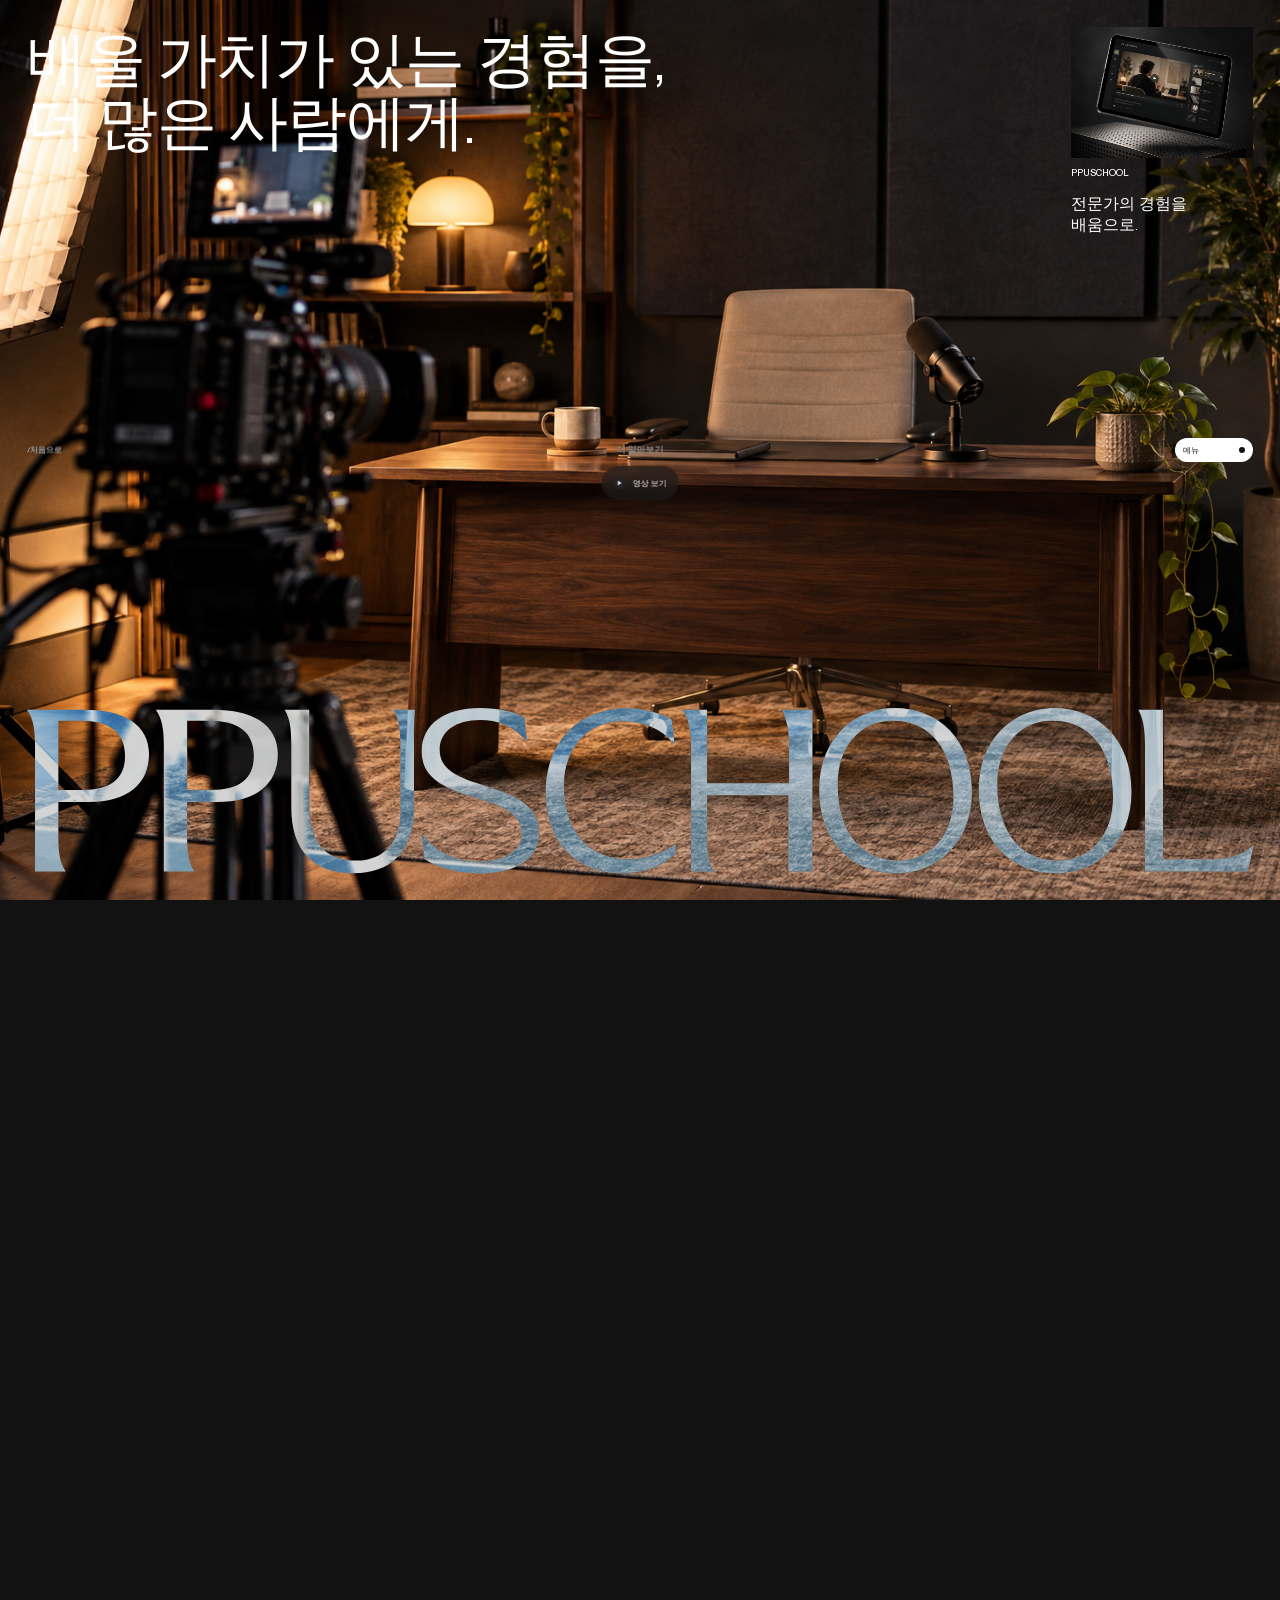
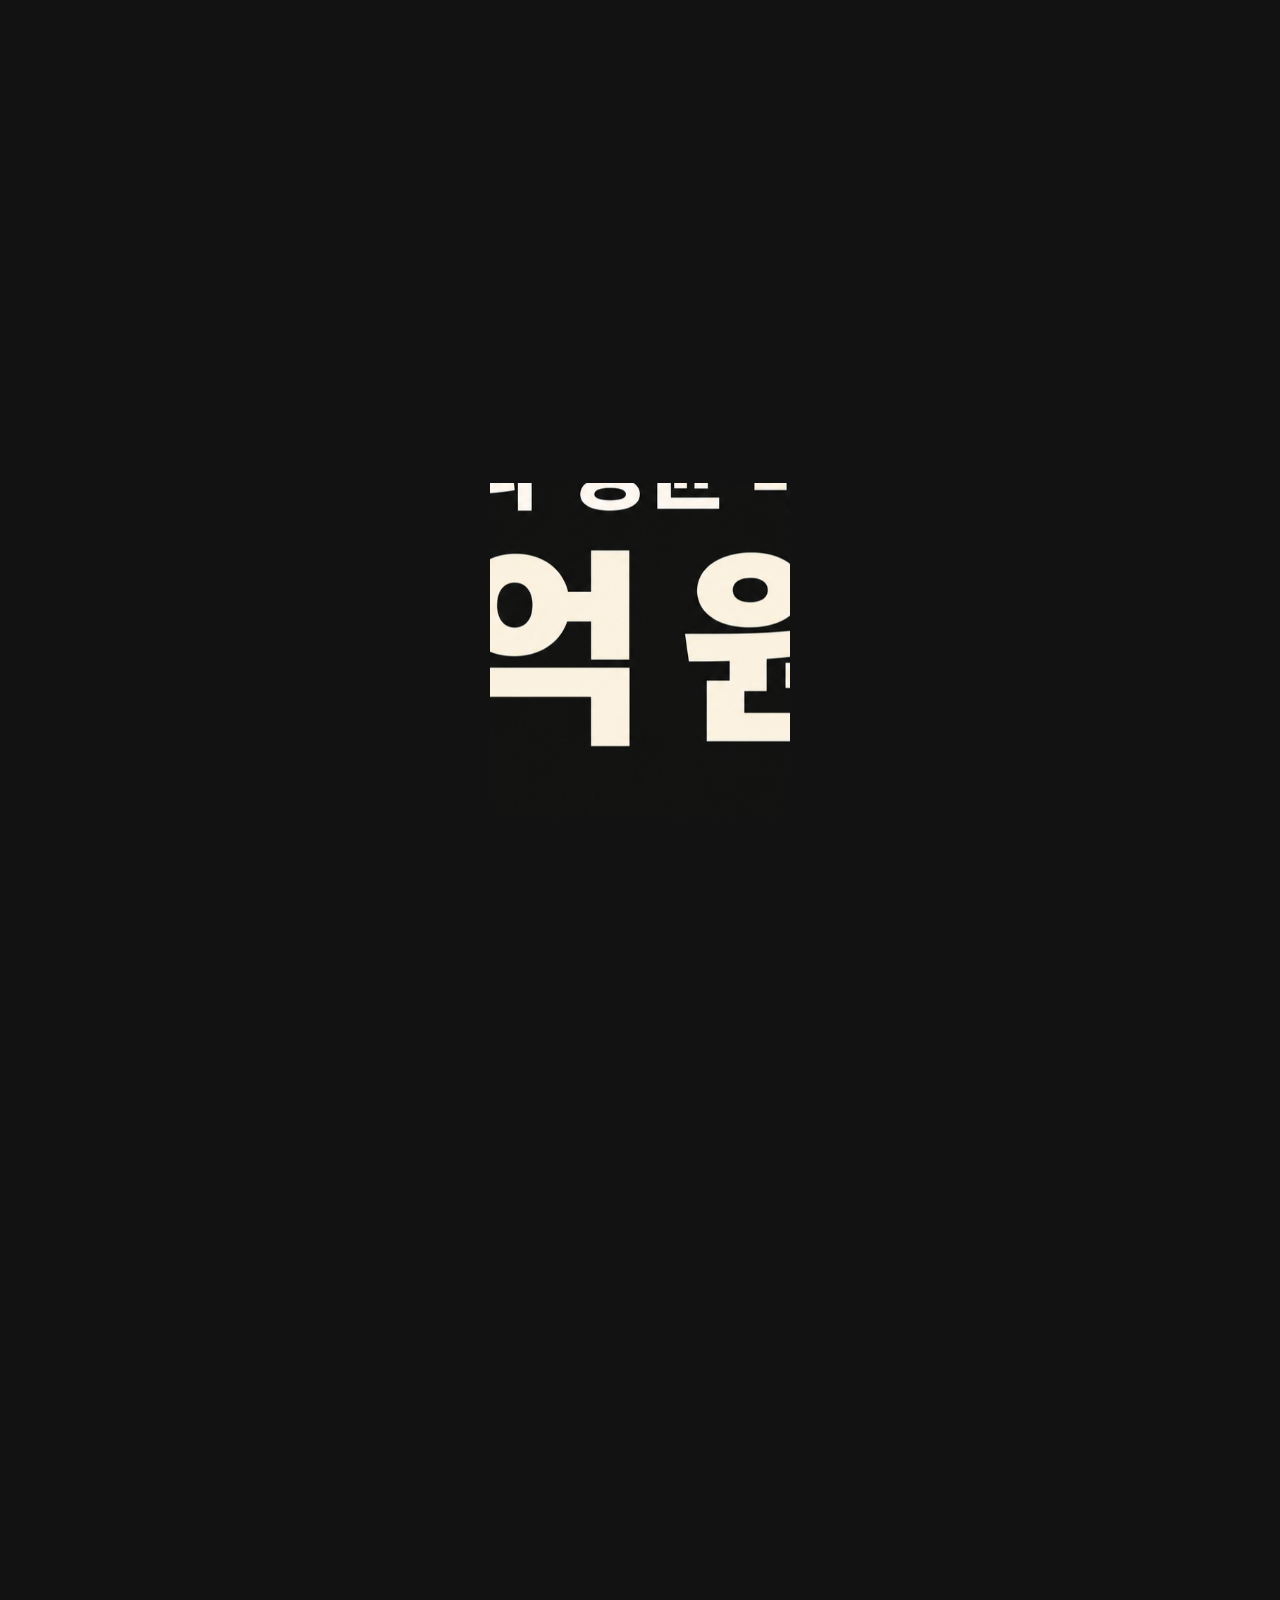
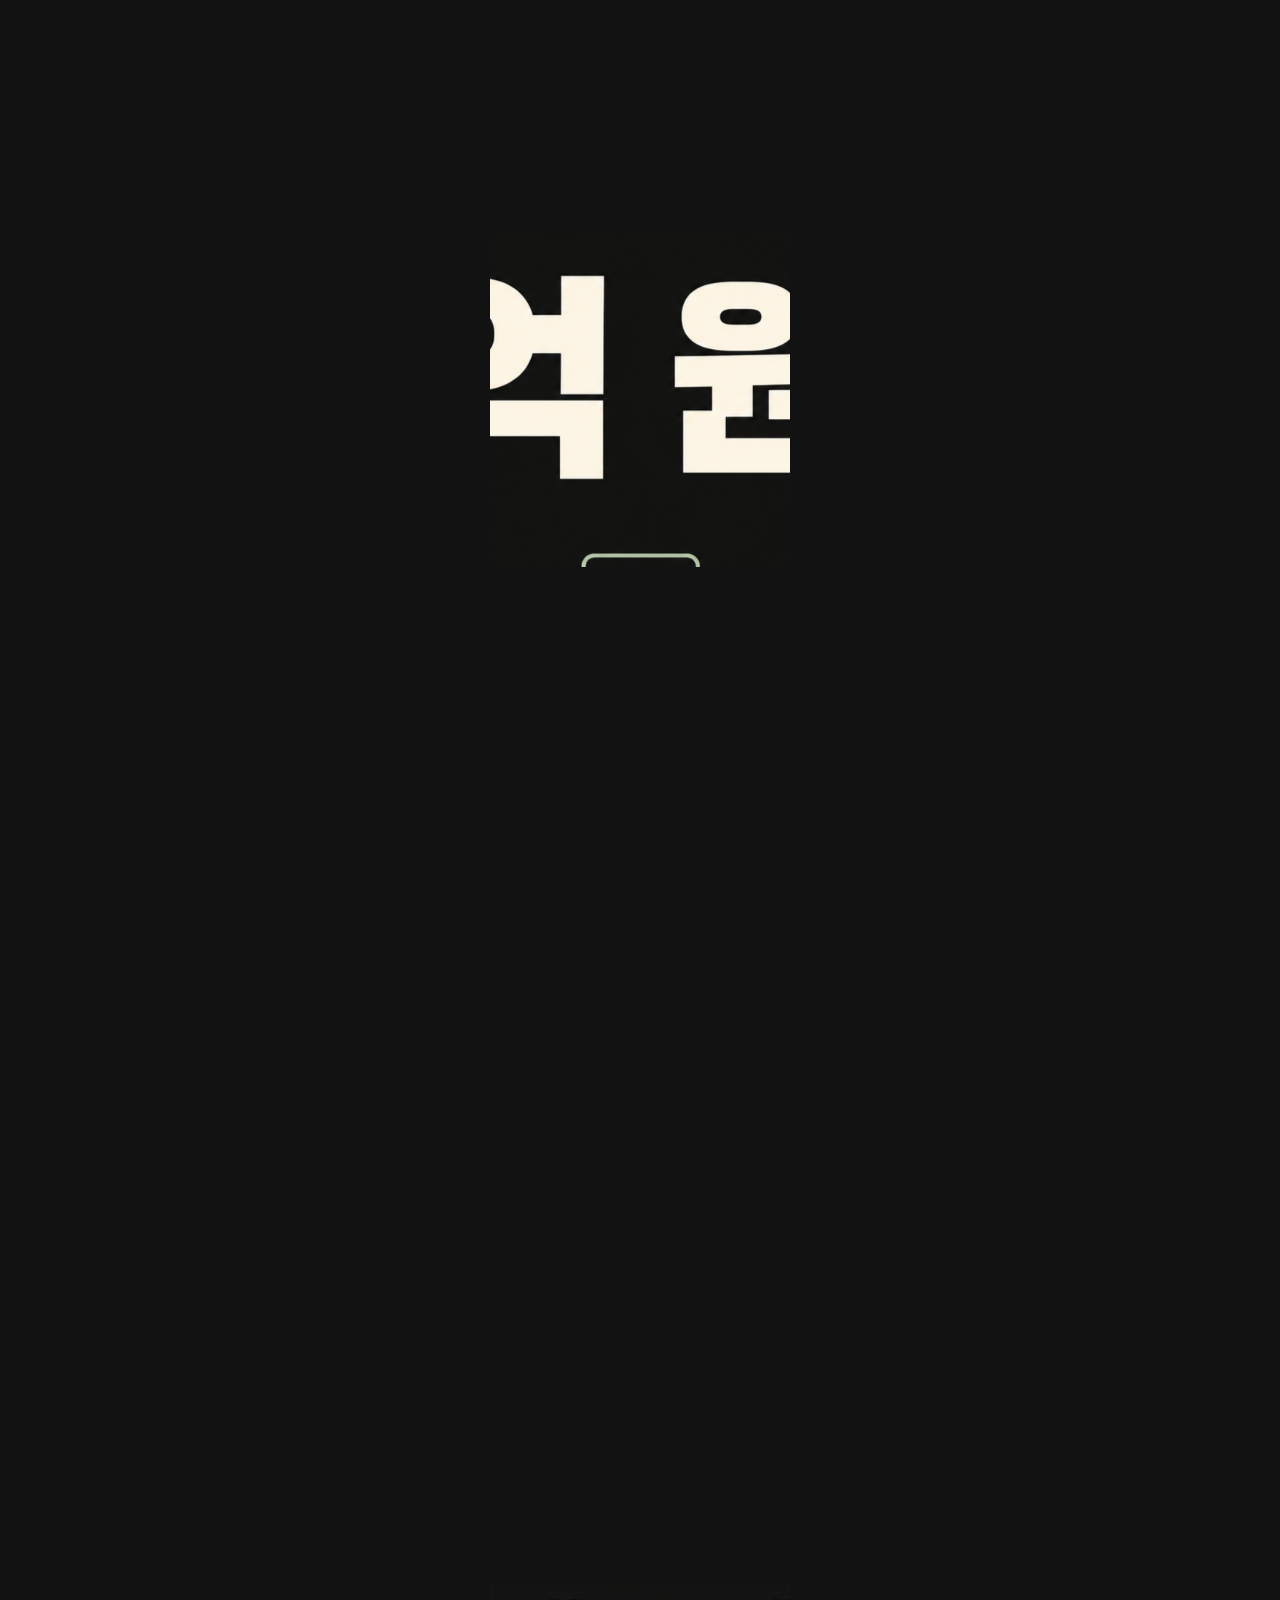
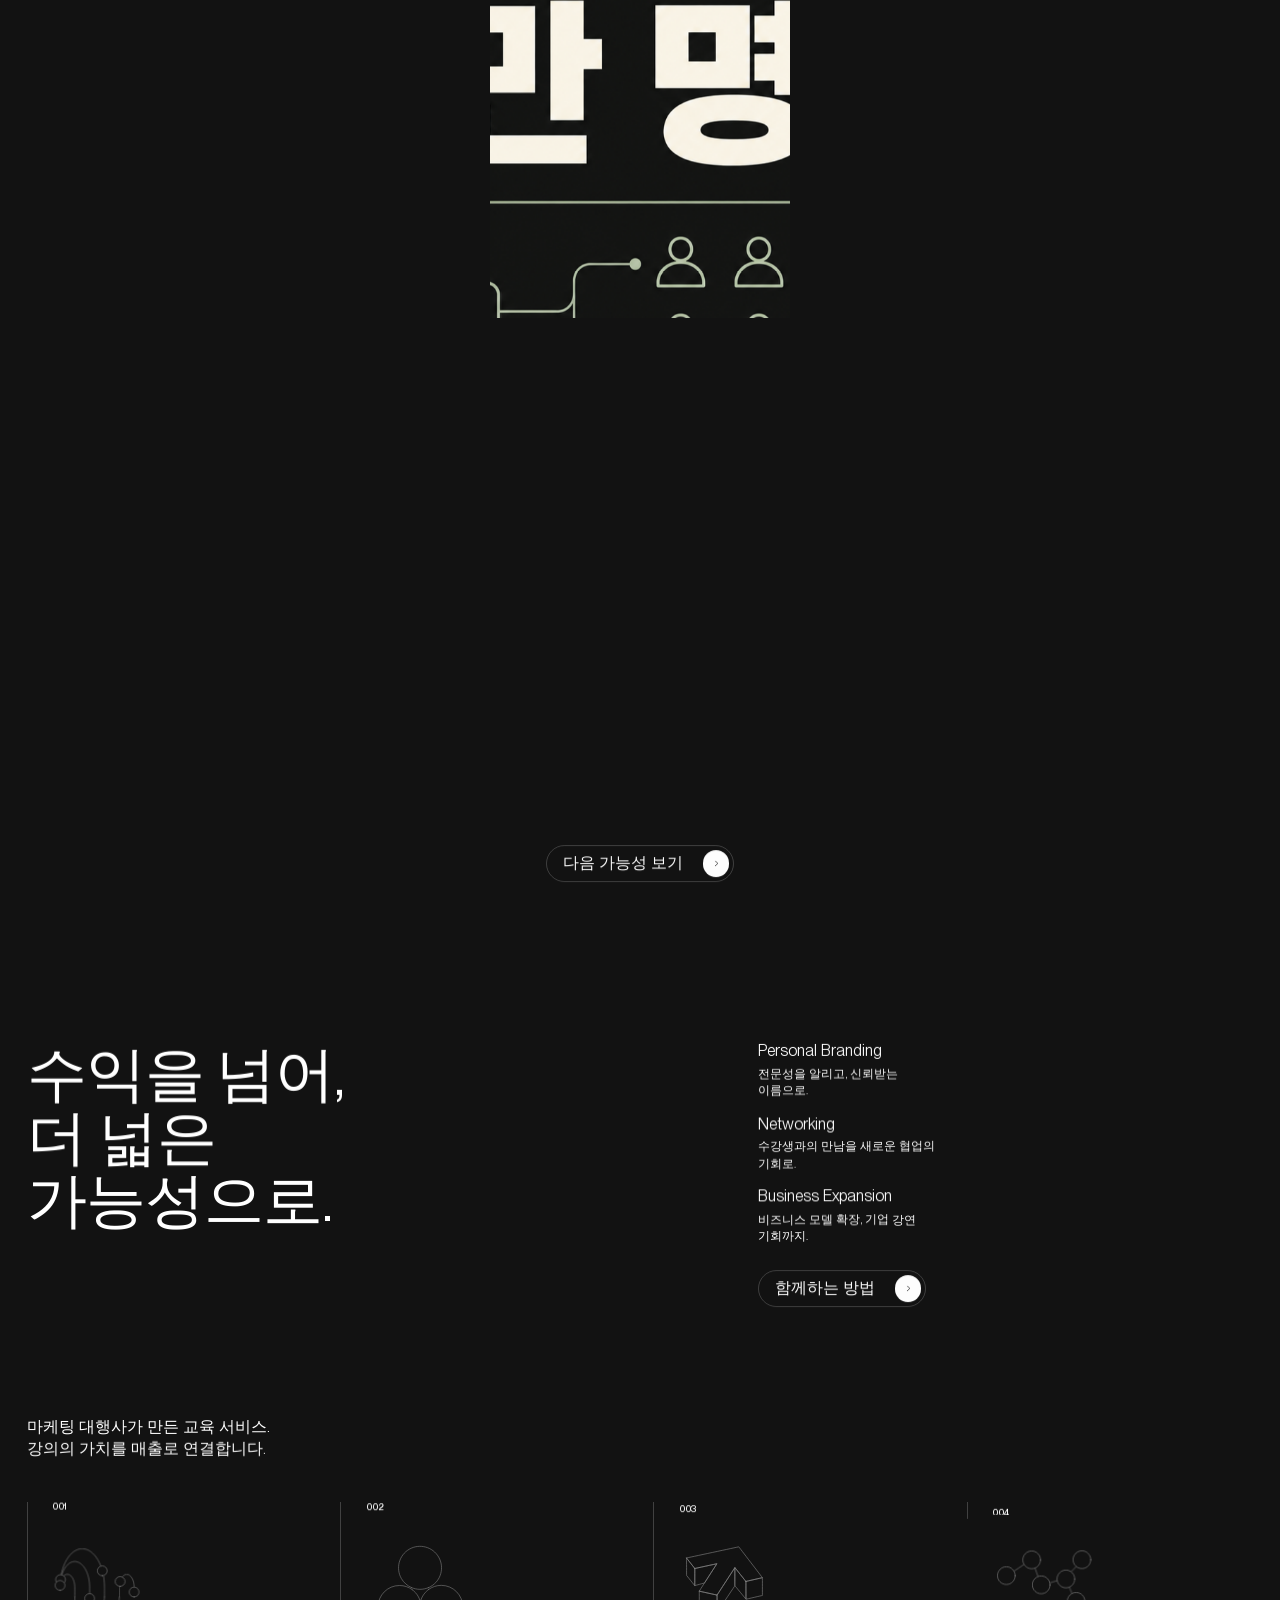
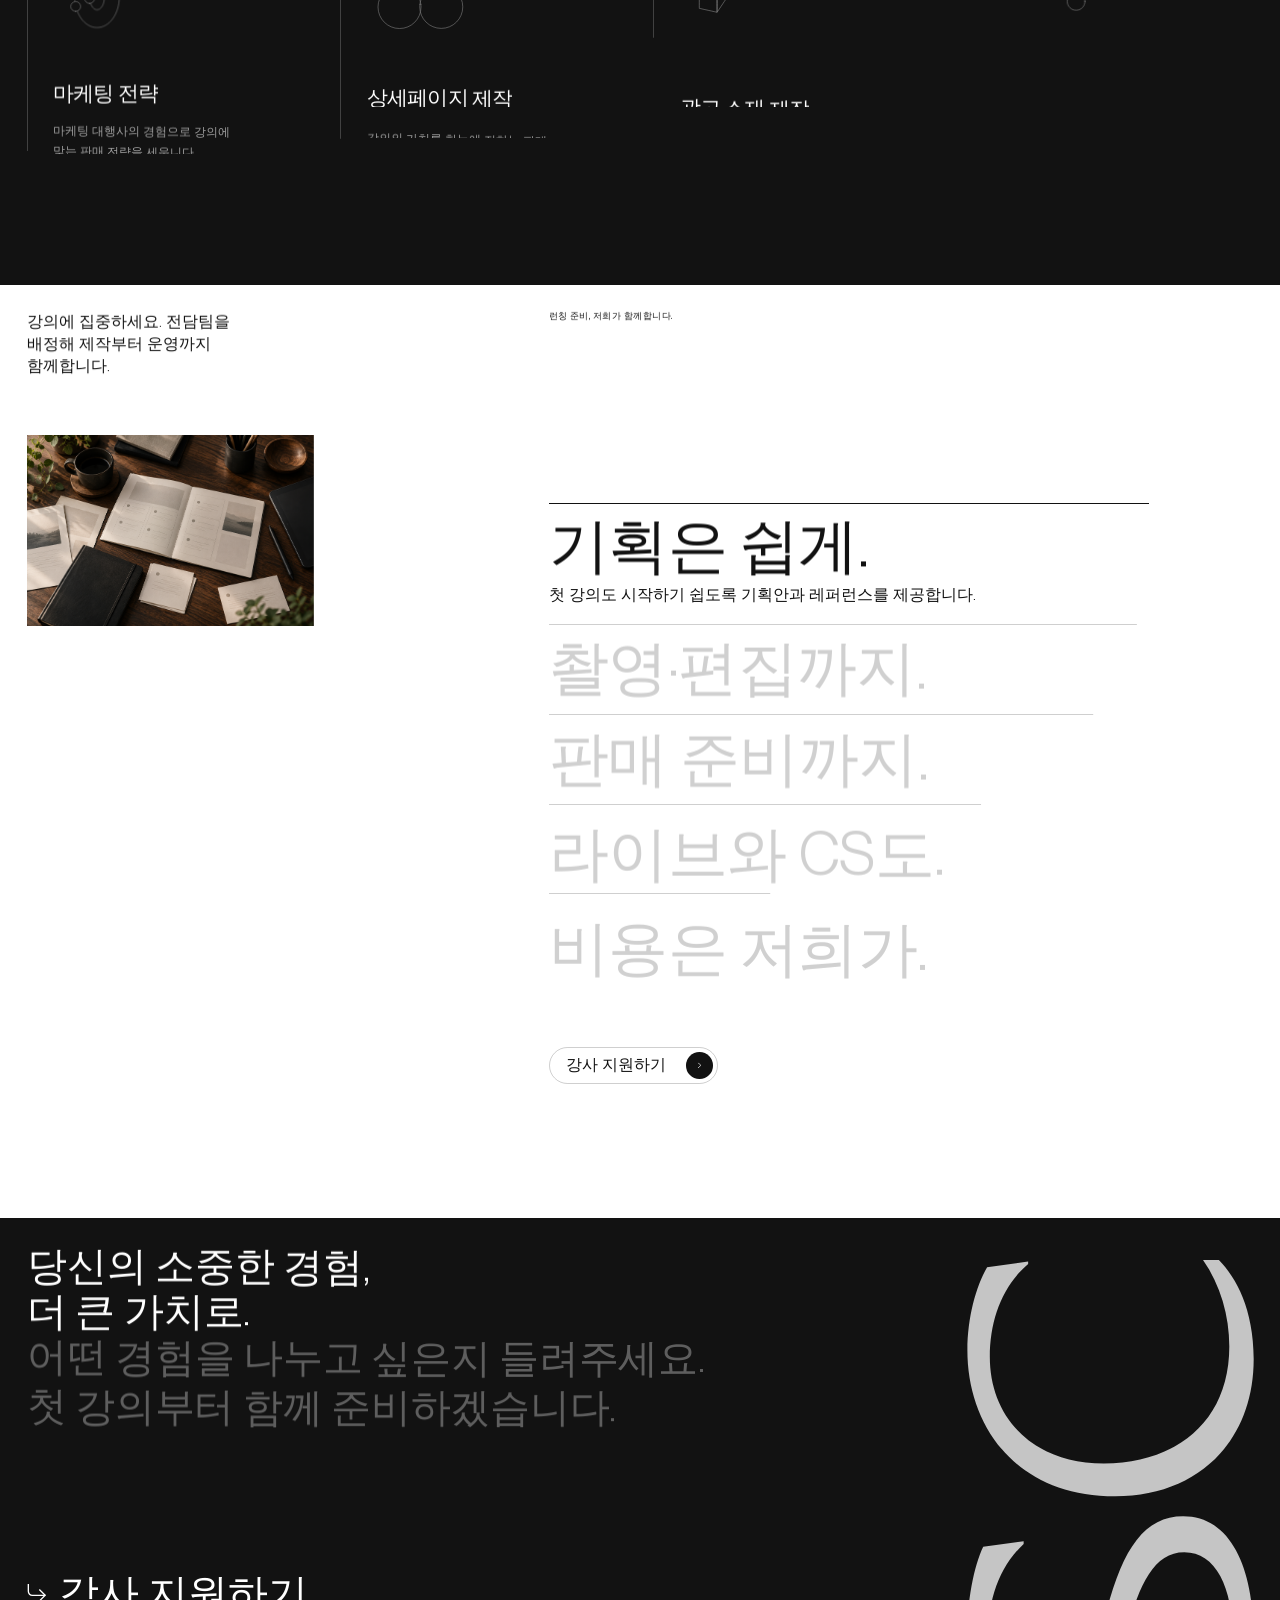
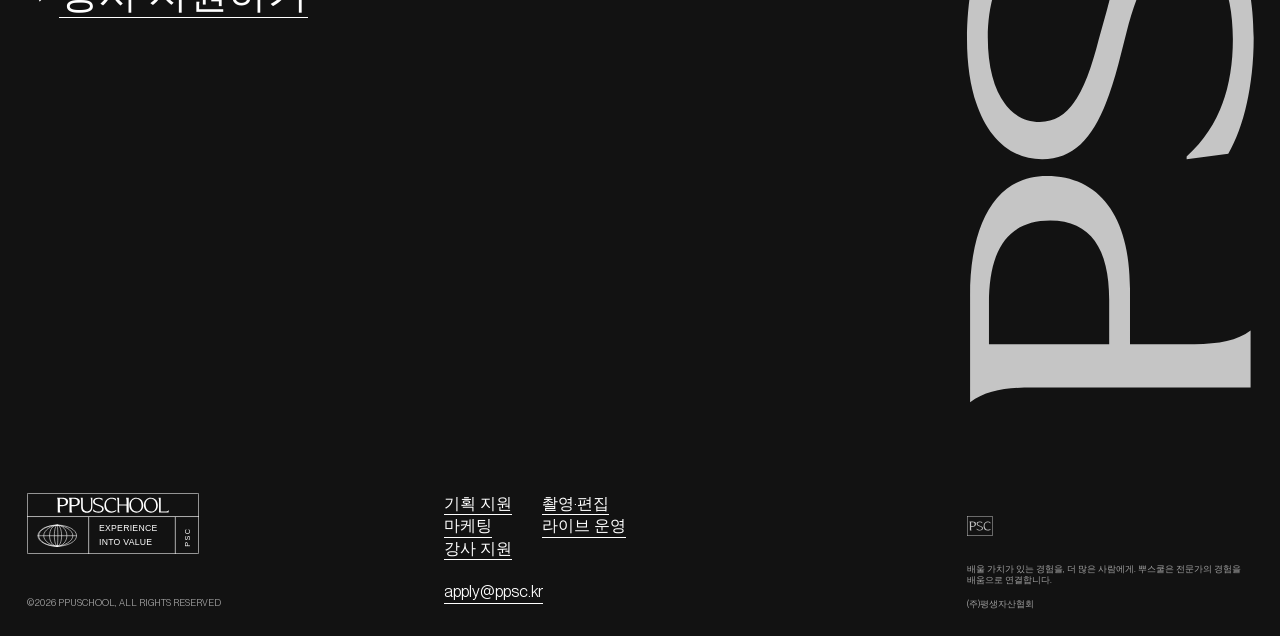
==== before-video.html @ a4d76870 "Add PPUSCHOOL website" ====
<!doctype html>
<html lang="ko">
<head>
  
  <meta charset="utf-8">
  <meta name="viewport" content="width=device-width, initial-scale=1">
  <meta name="theme-color" content="#121212">
  <meta name="description" content="촬영·편집·마케팅·CS 인력과 비용부터 스튜디오·장비·라이브 운영까지 지원하는 강사 런칭 파트너.">
  <title>PPUSCHOOL — 강사 지원</title>
  <link rel="icon" href="favicon-psc.svg" type="image/svg+xml">
  <link rel="preload" href="neue-montreal-regular.woff2" as="font" type="font/woff2" crossorigin>
  <link rel="stylesheet" href="styles.css">
  <link rel="stylesheet" href="lower-sections.css">
  <link rel="stylesheet" href="motion.css">
  <link rel="stylesheet" href="pill-motion.css">
  <link rel="stylesheet" href="locale-ko.css">
  <script defer src="gsap.min.js"></script>
  <script defer src="ScrollTrigger.min.js"></script>
  <script defer src="lenis.min.js"></script>
  <script defer src="globe-animation.js"></script>
  <script defer src="lottie.min.js"></script>
  <script defer src="service-animations.js"></script>
  <script defer src="app.js"></script>
  <script defer src="pill-motion.js"></script>
  <script defer src="lower-sections.js"></script>
</head>
<body>
  <a class="skip-link" href="#work">본문 바로가기</a>
  <header class="site-header container">
    <a class="work-with-us" href="#studio"><span aria-hidden="true">↳</span> 강사 지원 안내</a>
    <a class="header-logo" href="#home" aria-label="첫 화면으로 이동"><span class="header-brand">PPUSCHOOL</span></a>
    <div class="location"><span>한국</span><time id="melbourne-time">00:00</time></div>
  </header>
  <a class="page-label" href="#home">/처음으로</a>
  <nav class="navigation" aria-label="주요 메뉴">
    <div id="menu-links" class="menu-links" inert>
      <a class="menu-pill" href="#home">뿌스쿨<span></span></a>
      <a class="menu-pill" href="#revenue">수익 목표<span></span></a>
      <a class="menu-pill" href="#services">성장의 기회<span></span></a>
      <a class="menu-pill" href="#capabilities">마케팅 역량<span></span></a>
      <a class="menu-pill" href="#studio">런칭 지원<span></span></a>
      <a class="menu-pill" href="#contact">강사 지원<span></span></a>
    </div>
    <button class="menu-pill menu-toggle" type="button" aria-expanded="false" aria-controls="menu-links"><span class="menu-label">메뉴</span><span class="menu-dot" aria-hidden="true"></span></button>
  </nav>
  <main>
    <section class="hero" id="home" aria-label="뿌스쿨 브랜드 소개" data-theme="dark">
      <span class="revenue-anchor" id="revenue" aria-hidden="true"></span>
      <div class="hero-sticky">
        <div class="hero-scene">
          <video id="hero-video" class="hero-video" src="showreel.mp4" poster="pps-recording-studio.png" autoplay muted loop playsinline preload="auto" aria-label="뿌스쿨 메인 소개 영상"></video>
          <div class="hero-top container">
            <div class="hero-message"><h1>배울 가치가 있는 경험을,<br>더 많은 사람에게.</h1></div>
            <a class="featured" href="#services" data-cursor="보기">
              <span class="featured-image"><img src="pps-course-library.png" alt="뿌스쿨 강의 플레이어와 커리큘럼을 표현한 태블릿 콘셉트 이미지"></span>
              <span class="featured-label">PPUSCHOOL</span>
              <span class="featured-name">전문가의 경험을 배움으로.</span>
            </a>
          </div>
          <button class="scroll-hint" type="button" aria-label="수익 목표로 이동">더 알아보기</button>
          <button class="reel-launch" type="button"><img src="ic-play.svg" alt=""><span>영상 보기</span></button>
          <div class="hero-wordmark" aria-hidden="true"><svg xmlns="http://www.w3.org/2000/svg" width="1840" height="248" viewBox="0 0 1840 248" fill="none" role="img" aria-label="PPUSCHOOL"><title>PPUSCHOOL</title><g data-letter="P"><path d="M0 2.678H86C145 2.678 183 25 183 69C183 114 151 141 92 141H47V197C47 218 50 234 58 245.322H12V57C12 34 10 17 0 2.678ZM47 19H80C123 19 147 35 147 72C147 107 124 123 83 123H47V19Z" fill="currentColor" fill-rule="evenodd"/></g><g data-letter="P"><path d="M193.211 2.678H279.211C338.211 2.678 376.211 25 376.211 69C376.211 114 344.211 141 285.211 141H240.211V197C240.211 218 243.211 234 251.211 245.322H205.211V57C205.211 34 203.211 17 193.211 2.678ZM240.211 19H273.211C316.211 19 340.211 35 340.211 72C340.211 107 317.211 123 276.211 123H240.211V19Z" fill="currentColor" fill-rule="evenodd"/></g><g data-letter="U"><path d="M386.421 2.678H423.217V143.579C423.217 200.14 444.96 228.923 494.467 228.923C536.616 228.588 560.031 199.806 560.031 155.962V59.908C560.031 34.472 558.359 16.065 549.661 2.678H581.774C580.436 20.75 580.436 32.464 580.436 49.868V148.599C580.436 217.544 543.975 248 489.784 248C429.238 248 396.457 214.197 396.457 148.934V57.9C396.457 34.472 395.118 16.4 386.421 2.678Z" fill="currentColor" fill-rule="evenodd"/></g><g data-letter="S"><path d="M749.985 49H747.985C729.985 26 703.985 18 679.985 18C642.985 18 618.985 35 618.985 63C618.985 90 642.985 103 678.985 114L699.985 121C744.985 135 767.985 154 767.985 187C767.985 228 730.985 248 679.985 248C642.985 248 612.985 238 595.985 226L591.985 190H593.985C614.985 218 643.985 230 678.985 230C716.985 230 741.985 215 741.985 188C741.985 162 718.985 149 683.985 138L660.985 131C616.985 117 591.985 100 591.985 65C591.985 24 626.985 0 678.985 0C706.985 0 731.985 6 745.985 14L749.985 49Z" fill="currentColor" fill-rule="evenodd"/></g><g data-letter="C"><path d="M971.542 52.88H969.535C951.471 30.456 923.373 19.746 892.932 19.746C844.763 19.746 805.291 54.888 805.291 118.478C805.291 179.725 839.076 226.915 901.63 226.915C926.718 226.915 952.475 219.217 972.88 204.157V217.879C958.496 232.939 932.07 248 891.26 248C822.351 248 778.196 198.467 778.196 128.184C778.196 41.166 837.404 0.335 898.619 0.335C925.045 0.335 951.137 7.698 966.859 17.404L971.542 52.88Z" fill="currentColor" fill-rule="evenodd"/></g><g data-letter="H"><path d="M983.09 2.678H1020.09V113H1143.09V56C1143.09 36 1141.09 24 1133.09 2.678H1178.09V245.322H1142.09V131H1020.09V196C1020.09 217 1022.09 237 1032.09 245.322H996.09V58C996.09 35 993.09 17 983.09 2.678Z" fill="currentColor" fill-rule="evenodd"/></g><g data-letter="O"><path d="M1301.365 0C1366.594 0 1417.44 46.521 1417.44 125.506C1417.44 205.495 1361.242 248 1304.71 248C1239.481 248 1188.301 201.814 1188.301 122.829C1188.301 42.505 1244.499 0 1301.365 0ZM1307.386 228.923C1355.89 228.923 1389.675 190.769 1389.675 133.204C1389.675 63.59 1355.89 19.077 1298.354 19.077C1249.851 19.077 1216.065 57.565 1216.065 115.131C1216.065 184.745 1250.185 228.923 1307.386 228.923Z" fill="currentColor" fill-rule="evenodd"/></g><g data-letter="O"><path d="M1540.714 0C1605.943 0 1656.789 46.521 1656.789 125.506C1656.789 205.495 1600.591 248 1544.059 248C1478.83 248 1427.65 201.814 1427.65 122.829C1427.65 42.505 1483.848 0 1540.714 0ZM1546.735 228.923C1595.239 228.923 1629.024 190.769 1629.024 133.204C1629.024 63.59 1595.239 19.077 1537.703 19.077C1489.2 19.077 1455.414 57.565 1455.414 115.131C1455.414 184.745 1489.534 228.923 1546.735 228.923Z" fill="currentColor" fill-rule="evenodd"/></g><g data-letter="L"><path d="M1667 2.678H1704V227H1773C1806 227 1823 220 1838 207H1840L1831 245.322H1677V58C1677 35 1675 17 1667 2.678Z" fill="currentColor" fill-rule="evenodd"/></g></svg>
</div>
          <button class="background-toggle" type="button" aria-label="배경 영상 일시정지"><img src="ic-pause.svg" alt=""></button>
        </div>
      </div>
    </section>
    <div class="motion-backdrop"><div class="work-statement"><h2>한 번의 런칭,<br>1억+ 수익을 목표로.</h2></div></div>
    <div class="work-story" id="showcase" data-theme="dark">

      <h2 class="mobile-work-heading">한 번의 런칭,<br>1억+ 수익을 목표로.</h2>
      <div class="project-list" id="work">
        <article class="project" id="kismet">
          <div class="project-sticky">
            <a class="project-link" href="#services" data-cursor="보기" aria-label="강의 평균 매출, 3억 원+ — 성장 기회 알아보기">
              <div class="project-out"><div class="project-in"><img src="pps-course-sales-infographic.png" alt="강의 평균 매출 3억 원+와 강의·수강·매출의 관계를 보여주는 인포그래픽" loading="eager"></div></div>
              <div class="project-caption"><h3>경험을 수익으로.</h3><p>당신의 전문성을, 수익을 만드는 강의로</p></div>
            </a>
          </div>
        </article>
        <article class="project" id="mat-voyce">
          <div class="project-sticky">
            <a class="project-link" href="#services" data-cursor="보기" aria-label="강사 평균 수익, 1억 원+ — 성장 기회 알아보기">
              <div class="project-out"><div class="project-in"><img src="pps-instructor-income-infographic.png" alt="강사 평균 수익 1억 원+와 전문성·강의·수익의 관계를 보여주는 인포그래픽" loading="lazy"></div></div>
              <div class="project-caption"><h3>강의의 가치를 매출로.</h3><p>좋은 강의에 마케팅의 힘을 더합니다.</p></div>
            </a>
          </div>
        </article>
        <article class="project" id="roblox">
          <div class="project-sticky">
            <a class="project-link" href="#services" data-cursor="보기" aria-label="연간 수강생 수, 1만 명+ — 성장 기회 알아보기">
              <div class="project-out"><div class="project-in"><img src="pps-annual-learners-infographic.png" alt="연간 수강생 수 1만 명+와 배움으로 연결되는 수강생을 보여주는 인포그래픽" loading="lazy"></div></div>
              <div class="project-caption"><h3>더 큰 성과를 향해.</h3><p>성공적인 런칭을 목표로 함께합니다.</p></div>
            </a>
          </div>
        </article>
      </div>
      <div class="all-work"><a class="pill-link pill-light" href="#services"><span>다음 가능성 보기</span><span class="pill-arrow" aria-hidden="true">›</span></a></div>
    </div>
    <section class="services" id="services" data-theme="light">
      <div class="services-top container">
        <h2 class="reveal">수익을 넘어,<br>더 넓은<br><span class="changing-copy"><span>가능성으로.</span></span></h2>
        <div class="services-intro">
          <div class="benefit-list">
            <div class="benefit"><h3>Personal Branding</h3><p>전문성을 알리고, 신뢰받는 이름으로.</p></div>
            <div class="benefit"><h3>Networking</h3><p>수강생과의 만남을 새로운 협업의 기회로.</p></div>
            <div class="benefit"><h3>Business Expansion</h3><p>비즈니스 모델 확장, 기업 강연 기회까지.</p></div>
          </div>
          <a class="pill-link" href="#studio"><span>함께하는 방법</span><span class="pill-arrow" aria-hidden="true">›</span></a>
        </div>
      </div>
      <div class="capabilities-lead container" id="capabilities">
        <p class="reveal">마케팅 대행사가 만든 교육 서비스.<br>강의의 가치를 매출로 연결합니다.</p>
      </div>
      <div class="service-grid container" aria-label="수익 목표를 뒷받침하는 역량">
        <article class="service-card reveal"><span class="eyebrow">001</span><div class="service-icon" data-animation="0" aria-hidden="true"><svg viewBox="0 0 160 160" fill="none"><path d="M25 85C25 6 92 10 92 89s43 54 43-12M25 85c0-35 40-40 40 3s30 72 57 22"/><circle cx="25" cy="85" r="8"/><circle cx="92" cy="89" r="8"/><circle cx="135" cy="77" r="8"/></svg></div><div class="service-copy"><h3>마케팅 전략</h3><p>마케팅 대행사의 경험으로 강의에 맞는 판매 전략을 세웁니다.</p></div></article>
        <article class="service-card reveal"><span class="eyebrow">002</span><div class="service-icon" data-animation="1" aria-hidden="true"><svg viewBox="0 0 160 160" fill="none"><circle cx="47" cy="58" r="32"/><circle cx="112" cy="58" r="32"/><circle cx="80" cy="112" r="32"/></svg></div><div class="service-copy"><h3>상세페이지 제작</h3><p>강의의 가치를 한눈에 전하는 판매 페이지를 만듭니다.</p></div></article>
        <article class="service-card reveal"><span class="eyebrow">003</span><div class="service-icon" data-animation="2" aria-hidden="true"><svg viewBox="0 0 160 160" fill="none"><path d="M22 118V38h96v58M22 93h31v25H22m31 0V69l63 38v26L53 96m0-27h42l-17-13h40m-2 51 22-13-60-38m38 77 22-13V94"/></svg></div><div class="service-copy"><h3>광고 소재 제작</h3><p>강의의 강점을 담아 수강하고 싶은 이유를 전합니다.</p></div></article>
        <article class="service-card reveal"><span class="eyebrow">004</span><div class="service-icon" data-animation="3" aria-hidden="true"><svg viewBox="0 0 160 160" fill="none"><path d="m28 90 31-31 17 36 37-25 14-31m-14 31 13 50"/><circle cx="28" cy="90" r="13"/><circle cx="59" cy="59" r="13"/><circle cx="76" cy="95" r="13"/><circle cx="113" cy="70" r="13"/><circle cx="127" cy="39" r="13"/><circle cx="126" cy="120" r="13"/></svg></div><div class="service-copy"><h3>광고 직접 운영</h3><p>강의 매출 극대화를 목표로 광고를 기획하고 운영합니다.</p></div></article>
      </div>
    </section>
    <section class="studio-section" id="studio" data-theme="light" aria-labelledby="studio-heading">
  <div class="container studio-top">
    <p class="studio-intro">강의에 집중하세요. 전담팀을 배정해 제작부터 운영까지 함께합니다.</p>
    <h2 class="studio-eyebrow" id="studio-heading">런칭 준비, 저희가 함께합니다.</h2>
  </div>
  <div class="container studio-bottom">
    <figure class="studio-visual" aria-label="강의 런칭 지원 안내">
      <div class="studio-image-frame is-active" data-studio-image="0" aria-hidden="false"><img class="studio-image" src="pps-course-planning.png" alt="기획안과 강의 자료를 준비하는 작업 공간 콘셉트 이미지" loading="lazy"></div>
      <div class="studio-image-frame" data-studio-image="1" aria-hidden="true"><img class="studio-image" src="pps-recording-studio.png" alt="강의 촬영을 위한 카메라와 조명을 갖춘 스튜디오 콘셉트 이미지" loading="lazy"></div>
      <div class="studio-image-frame" data-studio-image="2" aria-hidden="true"><img class="studio-image" src="pps-launch-marketing.png" alt="강의의 강점을 전하는 상세페이지와 광고 소재 콘셉트 이미지" loading="lazy"></div>
      <div class="studio-image-frame" data-studio-image="3" aria-hidden="true"><img class="studio-image" src="pps-live-operations.png" alt="라이브 강의와 콘텐츠 편집을 관리하는 운영 공간 콘셉트 이미지" loading="lazy"></div>
      <div class="studio-image-frame" data-studio-image="4" aria-hidden="true"><img class="studio-image" src="pps-recording-studio.png" alt="제작 인력과 장비 지원을 상징하는 강의 스튜디오 콘셉트 이미지" loading="lazy"></div>
    </figure>
    <div class="studio-principles">
      <div class="studio-principle is-active" data-studio-item="0"><span class="studio-rule" aria-hidden="true"></span>
        <h3><button class="studio-toggle" id="studio-toggle-0" aria-expanded="true" aria-controls="studio-panel-0">기획은 쉽게.</button></h3>
        <div class="studio-description" id="studio-panel-0" role="region" aria-labelledby="studio-toggle-0"><p>첫 강의도 시작하기 쉽도록 기획안과 레퍼런스를 제공합니다.</p></div>
      </div>
      <div class="studio-principle" data-studio-item="1"><span class="studio-rule" aria-hidden="true"></span>
        <h3><button class="studio-toggle" id="studio-toggle-1" aria-expanded="false" aria-controls="studio-panel-1">촬영·편집까지.</button></h3>
        <div class="studio-description" id="studio-panel-1" role="region" aria-labelledby="studio-toggle-1" hidden><p>스튜디오와 장비, 촬영 인력부터 편집까지 저희가 준비합니다.</p></div>
      </div>
      <div class="studio-principle" data-studio-item="2"><span class="studio-rule" aria-hidden="true"></span>
        <h3><button class="studio-toggle" id="studio-toggle-2" aria-expanded="false" aria-controls="studio-panel-2">판매 준비까지.</button></h3>
        <div class="studio-description" id="studio-panel-2" role="region" aria-labelledby="studio-toggle-2" hidden><p>상세페이지와 광고 소재를 만들고, 마케팅도 직접 운영합니다.</p></div>
      </div>
      <div class="studio-principle" data-studio-item="3"><span class="studio-rule" aria-hidden="true"></span>
        <h3><button class="studio-toggle" id="studio-toggle-3" aria-expanded="false" aria-controls="studio-panel-3">라이브와 CS도.</button></h3>
        <div class="studio-description" id="studio-panel-3" role="region" aria-labelledby="studio-toggle-3" hidden><p>라이브 강의 운영과 고객 응대까지 저희가 관리합니다.</p></div>
      </div>
      <div class="studio-principle" data-studio-item="4"><span class="studio-rule" aria-hidden="true"></span>
        <h3><button class="studio-toggle" id="studio-toggle-4" aria-expanded="false" aria-controls="studio-panel-4">비용은 저희가.</button></h3>
        <div class="studio-description" id="studio-panel-4" role="region" aria-labelledby="studio-toggle-4" hidden><p>제작·마케팅·운영에 필요한 인력과 비용을 모두 저희가 부담합니다.</p></div>
      </div>
    </div>
  </div>
  <div class="container studio-cta-row"><a class="pill-link studio-cta" href="#contact"><span>강사 지원하기</span><span class="pill-arrow" aria-hidden="true">↗</span></a></div>
</section>

<footer class="site-footer container" id="contact" data-theme="dark">
  <div class="footer-left">
    <div class="footer-top">
      <h2 class="footer-statement"><span>당신의 소중한 경험,<br>더 큰 가치로.</span> 어떤 경험을 나누고 싶은지 들려주세요. 첫 강의부터 함께 준비하겠습니다.</h2>
      <div class="footer-book-wrap">
        <a class="footer-book" href="mailto:apply@ppsc.kr">
          <svg class="footer-book-arrow" viewBox="0 0 32 32" width="32" height="32" fill="none" aria-hidden="true"><path d="M26.666 20L7.99935 20C6.40805 20 4.88193 19.3679 3.75671 18.2426C2.63149 17.1174 1.99935 15.5913 1.99935 14L1.99935 4"/><path d="M19.1992 28L27.1992 20L19.1992 12"/></svg>
          <span class="footer-book-label">강사 지원하기</span>
        </a>
        <div class="footer-image-trail" aria-hidden="true"></div>
      </div>
    </div>
    <div class="footer-bottom-left">
      <div class="footer-identity">
        <div class="footer-badge">
          <img src="footer-logo-ppuschool.svg" alt="PPUSCHOOL — Experience into value" loading="lazy" width="258" height="92">
          <svg class="footer-globe" viewBox="0 0 80 56" aria-hidden="true"><ellipse cx="40" cy="28" rx="32" ry="23"/><ellipse cx="40" cy="28" rx="15" ry="23"/><path d="M8 28h64M40 5v46M12 17h56M12 39h56"/></svg>
          <div class="footer-globe-animation" aria-hidden="true"></div>
        </div>
        <p class="footer-copyright">©2026 PPUSCHOOL, ALL RIGHTS RESERVED</p>
      </div>
      <div class="footer-socials">
        <a href="#studio">기획 지원</a>
        <a href="#studio">촬영·편집</a>
        <a href="#capabilities">마케팅</a>
        <a href="#studio">라이브 운영</a>
        <a href="#contact">강사 지원</a>
        <a class="footer-email" href="mailto:apply@ppsc.kr">apply@ppsc.kr</a>
      </div>
    </div>
  </div>
  <div class="footer-right">
    <svg class="footer-symbol" role="img" aria-label="PSC" xmlns="http://www.w3.org/2000/svg" width="208" height="538.565" viewBox="0 0 208 538.565" fill="none"><path data-letter="P" d="M2.246 538.565L2.246 461.423C2.246 408.5 20.968 374.414 57.871 374.414C95.613 374.414 118.258 403.118 118.258 456.041L118.258 496.406L165.226 496.406C182.839 496.406 196.258 493.715 205.754 486.539L205.754 527.801L47.806 527.801C28.516 527.801 14.258 529.595 2.246 538.565ZM15.935 496.406L15.935 466.805C15.935 428.234 29.355 406.706 60.387 406.706C89.742 406.706 103.161 427.337 103.161 464.114L103.161 496.406L15.935 496.406Z" fill="currentColor" fill-rule="evenodd"></path><path data-letter="S" d="M41.097 203.979L41.097 205.982C21.806 224.006 15.097 250.042 15.097 274.074C15.097 311.124 29.355 335.156 52.839 335.156C75.484 335.156 86.387 311.124 95.613 275.075L101.484 254.047C113.226 208.986 129.161 185.955 156.839 185.955C191.226 185.955 208 223.005 208 274.074C208 311.124 199.613 341.165 189.548 358.188L159.355 362.193L159.355 360.19C182.839 339.162 192.903 310.123 192.903 275.075C192.903 237.024 180.323 211.99 157.677 211.99C135.871 211.99 124.968 235.021 115.742 270.069L109.871 293.1C98.129 337.159 83.871 362.193 54.516 362.193C20.129 362.193 0 327.146 0 275.075C0 247.037 5.032 222.004 11.742 207.985L41.097 203.979Z" fill="currentColor" fill-rule="evenodd"></path><path data-letter="C" d="M44.351 1.178L44.351 2.946C25.544 18.855 16.561 43.601 16.561 70.411C16.561 112.834 46.035 147.597 99.369 147.597C150.737 147.597 190.316 117.842 190.316 62.751C190.316 40.655 183.859 17.971 171.228 0L182.737 0C195.368 12.668 208 35.942 208 71.883C208 132.572 166.456 171.46 107.509 171.46C34.526 171.46 0.281 119.315 0.281 65.402C0.281 42.129 6.456 19.149 14.597 5.303L44.351 1.178Z" fill="currentColor" fill-rule="evenodd"></path></svg>
    <div class="footer-acknowledgment">
      <img class="footer-flag" src="brandmark-psc.svg" alt="PSC" width="53" height="40" loading="lazy">
      <p>배울 가치가 있는 경험을, 더 많은 사람에게. 뿌스쿨은 전문가의 경험을 배움으로 연결합니다.</p>
      <p>(주)평생자산협회</p>
    </div>
  </div>
</footer>

  </main>
  <div class="cursor-bubble" aria-hidden="true"><div class="cursor-view"><span>보기</span><img src="arrow-right.svg" alt=""></div><div class="cursor-reel"><img src="ic-play.svg" alt=""><span>영상 보기</span></div></div>
  <dialog class="reel-dialog" aria-label="뿌스쿨 소개 영상 재생">
    <div class="reel-screen"></div>
    <button class="reel-mobile-toggle video-pill" type="button" aria-label="영상 일시정지">일시정지</button>
    <button class="reel-mute video-pill" type="button"><span>음소거</span><img src="ic-mute.svg" alt=""></button>
    <button class="reel-close video-pill" type="button">닫기<span aria-hidden="true">×</span></button>
  </dialog>
</body>
</html>
---- styles.css ----
@font-face{font-family:"Neue Montreal";src:url("neue-montreal-regular.woff2") format("woff2");font-weight:400;font-display:swap}
@font-face{font-family:"Neue Montreal";src:url("neue-montreal-medium.woff2") format("woff2");font-weight:500;font-display:swap}
@font-face{font-family:"Neue Montreal";src:url("neue-montreal-bold.woff2") format("woff2");font-weight:700;font-display:swap}
:root{font-family:"Neue Montreal",Arial,sans-serif;font-size:10px;color:#fff;background:#121212;--ease:cubic-bezier(.165,.84,.44,1);--gutter:4rem;--ink:#121212;--paper:#eeecee}
*{box-sizing:border-box}html{scroll-behavior:smooth;scrollbar-width:none}html::-webkit-scrollbar{display:none}body{margin:0;font-size:2.4rem;font-weight:400;-webkit-font-smoothing:antialiased}body.modal-open{overflow:hidden}button,a{-webkit-tap-highlight-color:transparent}button{font:inherit;color:inherit;cursor:pointer}a{color:inherit;text-decoration:none}button{border:0;background:none}img,video,svg{display:block;max-width:100%}h1,h2,h3,p{margin:0;font-weight:400}a:focus-visible,button:focus-visible{outline:2px solid #f36e48;outline-offset:6px}.container{width:100%;padding-left:var(--gutter);padding-right:var(--gutter)}.skip-link{position:fixed;top:1rem;left:1rem;background:white;color:black;padding:1rem;z-index:5000;transform:translateY(-200%)}.skip-link:focus{transform:none}.eyebrow{font-size:1.4rem;line-height:1.16;font-weight:500;letter-spacing:.07em;text-transform:uppercase}
.site-header{position:fixed;top:4rem;left:0;z-index:50;display:flex;align-items:center;justify-content:space-between;color:#fff;mix-blend-mode:difference;pointer-events:none;opacity:0;transition:opacity .5s}.site-header a{pointer-events:auto}.site-header.visible{opacity:1}.work-with-us{font-size:1.2rem;font-weight:500;text-decoration:underline;text-underline-offset:.6rem;line-height:1.2}.work-with-us span{font-size:1.8rem}.header-logo{position:absolute;left:50%;top:50%;transform:translate(-50%,-50%)}.header-symbol{height:4.949rem;width:auto;filter:invert(1)}.header-wordmark{display:none}.location{display:flex;gap:1.1rem;font-size:1.2rem;font-weight:500;letter-spacing:.05em}.location>span{opacity:.5}.page-label{position:fixed;left:4rem;top:50%;z-index:50;transform:translateY(-50%);font-size:1.2rem;font-weight:500;mix-blend-mode:difference;color:white}
.navigation{position:fixed;z-index:60;right:4rem;top:50%;transform:translateY(-50%);display:flex;align-items:center;gap:.8rem}.menu-links{display:flex;align-items:center;gap:.8rem;pointer-events:none;visibility:hidden}.menu-links a{opacity:0;transform:translateX(6rem) scale(.75);transition:transform .65s var(--ease),opacity .35s}.menu-pill{width:11.7rem;height:3.2rem;min-height:24px;display:flex;align-items:center;justify-content:space-between;border-radius:4rem;background:white;color:#121212;padding:.9rem 1.2rem;font-size:1.2rem;line-height:1;font-weight:500;transition:background .3s,color .3s,transform .6s var(--ease);white-space:nowrap}.menu-pill>span:last-child:not(.menu-label){width:1rem;height:1rem;background:currentColor;border-radius:50%;flex:none}.navigation.open .menu-links{pointer-events:auto;visibility:visible}.navigation.open .menu-links a{opacity:1;transform:none}.menu-links a:nth-child(5){transition-delay:.03s}.menu-links a:nth-child(4){transition-delay:.06s}.menu-links a:nth-child(3){transition-delay:.09s}.menu-links a:nth-child(2){transition-delay:.12s}.menu-links a:nth-child(1){transition-delay:.15s}.menu-pill:hover{transform:scale(1.05)}.navigation.on-light .menu-pill{background:#121212;color:#fff}.navigation.open .menu-dot{position:relative;background:transparent!important}.navigation.open .menu-dot:before,.navigation.open .menu-dot:after{content:"";position:absolute;top:45%;left:0;width:100%;height:1px;background:currentColor;transform:rotate(45deg)}.navigation.open .menu-dot:after{transform:rotate(-45deg)}
.hero{height:200vh;position:relative;z-index:2}.hero-sticky{height:100svh;position:sticky;top:0;overflow:hidden}.hero-scene{position:absolute;inset:0;overflow:hidden;clip-path:inset(var(--hero-clip,0%) 0)}.hero-video{position:absolute;width:100%;height:100%;object-fit:cover}.hero-top{position:absolute;inset:4rem 0 auto;display:flex;justify-content:space-between;align-items:flex-start}.hero h1{font-size:9rem;line-height:1.05;letter-spacing:-.9px;max-width:110rem;color:#fff;mix-blend-mode:difference}.featured{width:27.3rem;flex:none;color:white;mix-blend-mode:difference}.featured img{width:27.3rem;height:19.6rem;object-fit:cover;mix-blend-mode:normal}.featured-label{display:block;font-size:1.4rem;line-height:1.16;font-weight:500;margin-top:1.5rem}.featured-name{display:inline-block;font-size:2.4rem;margin-top:2.4rem;border-bottom:1px solid transparent;padding-bottom:.4rem;transition:border-color .3s}.featured:hover .featured-name{border-color:currentColor}.scroll-hint{position:absolute;top:50%;left:50%;transform:translate(-50%,-50%);font-size:1.4rem;font-weight:500;mix-blend-mode:difference;color:white;white-space:nowrap}.hero-wordmark{position:absolute;bottom:4rem;left:4rem;right:4rem;mix-blend-mode:difference;pointer-events:none}.hero-wordmark img{width:100%;filter:invert(1);opacity:.83}.reel-launch{position:absolute;left:50%;top:calc(50% + 5rem);display:flex;align-items:center;justify-content:center;gap:1rem;padding:0 1.8rem;height:4.6rem;min-height:34px;border-radius:4rem;background:rgba(29,29,30,.62);backdrop-filter:blur(6px);color:#fff;font-size:1.2rem;font-weight:500;transform:translate(-50%,-50%);transition:background .25s;white-space:nowrap;z-index:3}.reel-launch img{width:1.8rem;height:1.8rem}.reel-launch:hover{background:rgba(29,29,30,.88)}.background-toggle{position:absolute;right:4rem;bottom:calc(100vw * .135 + 5.5rem);height:3rem;width:3rem;opacity:0;transition:opacity .2s;background:#12121266;border-radius:50%;padding:.8rem}.hero-scene:hover .background-toggle,.background-toggle:focus-visible{opacity:.7}.background-toggle img{width:100%;height:100%;object-fit:contain}
.work-story{position:relative;margin-top:-100vh;z-index:1;padding-top:200vh;padding-bottom:20rem;background:#121212}.work-statement{position:sticky;top:0;width:100%;height:100vh;display:flex;align-items:center;justify-content:center;margin-bottom:-100vh;pointer-events:none;z-index:0}.work-statement p{width:90rem;text-align:center;font-size:9rem;line-height:1.05;letter-spacing:-.9px}.mobile-work-heading{display:none}.project-list{position:relative;z-index:1;display:flex;flex-direction:column;align-items:center;gap:25vh}.project{width:90rem;height:125vh}.project-sticky{position:sticky;top:0;height:100svh;display:flex;align-items:center;justify-content:center}.project-link{position:relative;display:block;width:46.875vw;height:74.074vh;transform:scale(var(--card-scale,1));will-change:transform}.project-link>img{width:100%;height:100%;object-fit:cover;transition:filter .6s}.project-link:hover>img{filter:brightness(1.08)}.project-caption{position:absolute;top:0;width:100%;font-size:1.8rem;line-height:1.16;pointer-events:none;opacity:var(--caption-opacity,1)}.project-caption h3{position:absolute;right:100%;top:-3.3rem;transform:translateX(50%);white-space:nowrap;font-size:2.4rem}.project-caption p{position:absolute;left:100%;top:-3.3rem;transform:translateX(-50%);width:37rem;text-align:center;font-size:1.4rem;line-height:1.16;font-weight:500}.all-work{position:relative;z-index:2;display:flex;justify-content:center;margin-top:3rem}.pill-link{display:inline-flex;align-items:center;justify-content:space-between;gap:3rem;height:5.6rem;padding:.5rem .6rem .5rem 2.4rem;border:1px solid rgba(18,18,18,.16);border-radius:8rem;font-size:2.4rem;line-height:1;white-space:nowrap;transition:background .3s,color .3s,transform .5s var(--ease)}.pill-arrow{width:4rem;height:4rem;border-radius:50%;display:flex;align-items:center;justify-content:center;background:#121212;color:white;font-family:Arial,sans-serif;font-size:2.4rem;transition:transform .5s}.pill-link:hover{background:#121212;color:white}.pill-link:hover .pill-arrow{background:white;color:#121212;transform:rotate(-35deg)}.pill-light{color:white;border-color:#ffffff30}.pill-light .pill-arrow{background:white;color:#121212}.pill-light:hover{background:white;color:#121212}
.services{position:relative;z-index:3;background:#eeecee;color:#121212;padding-bottom:20rem;scroll-margin-top:0}.services-top{padding-top:4rem;display:grid;grid-template-columns:repeat(12,minmax(0,1fr));gap:4rem}.services h2{grid-column:1/6;width:110%;font-size:9rem;line-height:1.05;letter-spacing:-.9px}.services-intro{grid-column:8/10;display:flex;flex-direction:column;align-items:flex-start;justify-content:space-between;padding-bottom:.4rem}.services-intro p{font-size:2.4rem;line-height:1.2;padding-bottom:6.5rem}.changing-copy{display:inline-block;overflow:hidden;vertical-align:top;height:1.12em;min-width:100%}.changing-copy>span{display:block;transition:transform .6s var(--ease),opacity .4s;white-space:nowrap}.changing-copy.changing>span{transform:translateY(-110%);opacity:0}.service-grid{display:grid;grid-template-columns:repeat(4,minmax(0,1fr));gap:4rem;padding-top:24rem}.service-card{border-left:1px solid #12121226;padding-left:4rem;display:flex;flex-direction:column;align-items:flex-start;gap:5.4rem}.service-icon{width:16rem;height:16rem;flex:none;margin-top:-1rem;margin-bottom:-1rem;opacity:.5}.service-icon>svg{width:100%;height:100%;stroke:#121212;stroke-width:2}.service-icon.animated>svg{stroke:none}.service-copy h3{font-size:3.2rem;line-height:1.16;margin-bottom:2.4rem;letter-spacing:-.04em}.service-copy p{font-size:1.8rem;line-height:1.2;max-width:27.3rem;color:#12121299}.reveal{opacity:1;transform:none}.js-ready .reveal{opacity:0;transform:translateY(3rem);transition:opacity .9s var(--ease),transform 1.1s var(--ease)}.js-ready .reveal.is-visible{opacity:1;transform:none}
.cursor-bubble{position:fixed;top:0;left:0;z-index:80;display:flex;align-items:center;justify-content:center;gap:1.2rem;min-width:10rem;height:4.6rem;background:#222b;backdrop-filter:blur(6px);color:white;border-radius:5rem;font-size:1.2rem;font-weight:500;pointer-events:none;opacity:0;transition:opacity .2s}.cursor-bubble img{width:1.8rem;filter:brightness(0) invert(1)}.cursor-bubble.visible{opacity:1}.reel-dialog{position:fixed;inset:0;margin:0;padding:0;max-width:none;max-height:none;width:100%;height:100dvh;border:0;background:#050505;color:white;z-index:2000}.reel-dialog::backdrop{background:#050505}.reel-dialog video{width:100%;height:100%;object-fit:contain}.video-pill{position:absolute;top:50%;transform:translateY(-50%);width:11rem;height:3.2rem;min-height:32px;border:1px solid #ffffff66;border-radius:3rem;display:flex;align-items:center;justify-content:space-between;font-size:1.2rem;font-weight:500;padding:.8rem 1.2rem;background:#12121277;backdrop-filter:blur(8px)}.video-pill img{width:1.6rem;height:1.6rem}.reel-mute{left:4rem}.reel-close{right:4rem;background:white;color:#121212}.reel-close>span{font-size:2rem}
.featured{mix-blend-mode:normal}.featured-label,.featured-name{mix-blend-mode:difference}.service-icon.animated{filter:invert(1)}.site-header:focus-within{opacity:1}.work-statement h2{width:90rem;text-align:center;font-size:9rem;line-height:1.05;letter-spacing:-.9px}.services,.studio-section,.site-footer{scroll-margin-top:8rem}
@media(min-width:1200px){:root{font-size:.5208333333vw}.work-story{margin-top:-200vh;padding-top:0}.work-statement{margin-bottom:0}.project-list{padding-top:100vh}}
@media(max-width:1199px){:root{--gutter:3.2rem}body{font-size:1.6rem}.site-header{top:3.2rem;opacity:1}.header-symbol{display:none}.header-wordmark{display:block;width:15rem;height:2rem;filter:invert(1)}.header-logo{left:3.2rem;top:0;transform:none}.site-header .work-with-us{position:fixed;bottom:4rem;left:3.2rem;font-size:1rem}.site-header{height:2rem}.location{margin-left:auto;font-size:1rem;gap:1.6rem}.navigation{right:3.2rem;top:auto;bottom:3.2rem;transform:none;align-items:flex-end;flex-direction:column}.menu-links{flex-direction:column;align-items:flex-end;gap:.8rem}.menu-links a{transform:translateY(3rem) scale(.8)}.menu-pill{width:11.7rem;height:3.2rem;font-size:1rem;padding:.9rem 1.2rem}.page-label{display:none}.hero{height:100svh}.hero-sticky{position:relative}.hero-top{inset:auto 0 16.4rem}.hero h1{font-size:4.8rem;max-width:64.8rem;line-height:1.05;letter-spacing:-.5px}.hero-wordmark,.featured{display:none}.scroll-hint{top:50%;left:3.2rem;transform:rotate(90deg);transform-origin:left center;font-size:1rem}.reel-launch{top:50%;left:auto;right:3.2rem;transform:translateY(-50%);font-size:1rem;min-width:12rem;height:4.6rem}.reel-launch img{width:1.8rem}.background-toggle{right:3.2rem;bottom:9rem;opacity:.8;width:3rem;height:3rem}.work-story{margin-top:0;padding-top:0;padding-bottom:12.8rem}.work-statement{display:none}.mobile-work-heading{display:block;text-align:center;font-size:6rem;line-height:1.05;padding:30rem 2rem 16rem;letter-spacing:-.5px}.project-list{gap:8rem}.project{width:100%;height:auto;padding:0 13.9rem}.project-sticky{position:relative;height:auto}.project-link{width:100%;height:auto;transform:none!important}.project-link>img{aspect-ratio:900/800;height:auto}.project-caption{position:static;display:flex;flex-direction:column;gap:.8rem;padding-top:1.6rem;opacity:1!important}.project-caption h3,.project-caption p{position:static;transform:none;text-align:left;width:auto}.project-caption h3{font-size:2.4rem}.project-caption p{font-size:1rem}.all-work{margin-top:8rem}.pill-link{height:4.8rem;font-size:1.6rem;padding:.5rem .6rem .5rem 2rem;gap:2.4rem}.pill-arrow{height:3.4rem;width:3.4rem;font-size:2rem}.services{padding-bottom:16rem}.services-top{padding-top:3.2rem;grid-template-columns:repeat(8,minmax(0,1fr));gap:2rem}.services h2{font-size:6rem;grid-column:1/5;width:100%}.services-intro{grid-column:6/9}.services-intro p{font-size:1.6rem}.service-grid{padding-top:8rem;gap:2rem}.service-card{gap:2.4rem;padding-left:1.6rem}.service-icon{height:10rem;width:10rem;margin:0}.service-copy h3{font-size:2.4rem;margin:0 0 1.6rem;letter-spacing:-.5px}.service-copy p{font-size:1.4rem;max-width:14.4rem}.eyebrow{font-size:1rem}.cursor-bubble{display:none}.video-pill{top:auto;bottom:4rem;transform:none;font-size:1rem;height:3.2rem}.reel-mute{left:3.2rem}.reel-close{right:3.2rem}}
@media(max-width:767px){:root{--gutter:2rem}.site-header{top:2rem}.header-logo{left:2rem}.header-wordmark{height:1.6rem;width:11.9rem}.site-header .work-with-us{left:2rem;bottom:2.6rem}.navigation{right:2rem;bottom:2rem}.hero h1{font-size:clamp(27px,8vw,36px);max-width:42.5rem}.hero-top{bottom:11.2rem}.scroll-hint{left:2rem}.reel-launch{right:2rem}.background-toggle{right:2rem;bottom:7rem}.mobile-work-heading{font-size:3.6rem;padding:16rem 2rem 8rem}.work-story{padding-bottom:10rem}.project{padding:0 2rem}.project-list{gap:6.4rem}.project-caption{padding-top:.8rem}.project-caption h3{font-size:1.8rem}.all-work{margin-top:6.4rem}.services{padding-bottom:22.8rem}.services-top{padding-top:2rem;grid-template-columns:repeat(6,minmax(0,1fr));gap:2rem 1.6rem}.services h2{font-size:3.6rem;line-height:1.05;grid-column:1/-1;max-width:35.5rem}.services-intro{grid-column:1/6}.services-intro p{padding-bottom:4rem;max-width:25rem}.services-intro>.pill-link{position:absolute;bottom:12rem;left:50%;transform:translateX(-50%)}.service-grid{padding-top:0;grid-template-columns:repeat(2,minmax(0,1fr));gap:4.8rem 1.6rem}.service-card{gap:2.4rem}.service-copy h3{font-size:1.8rem;max-width:11rem;padding-top:2.7rem}.service-copy p{font-size:1.4rem;max-width:15rem}.service-icon{margin-bottom:-2.4rem}.reel-mute{left:2rem}.reel-close{right:2rem}.video-pill{bottom:2.6rem}}
@media(prefers-reduced-motion:reduce){html{scroll-behavior:auto}*,*:before,*:after{animation-duration:.01ms!important;transition-duration:.01ms!important}.js-ready .reveal{opacity:1;transform:none}.hero-scene{clip-path:none!important}.project-link{transform:none!important}}
---- lower-sections.css ----
/* Homepage studio + footer. Desktop dimensions follow the reference's 1920px rem grid. */
.studio-section{position:relative;z-index:3;background:#fff;color:#121212;padding-bottom:20rem;isolation:isolate}
.studio-top,.studio-bottom,.studio-cta-row{display:grid;grid-template-columns:repeat(12,minmax(0,1fr));column-gap:4rem}
.studio-top{padding-top:4rem;padding-bottom:16rem;align-items:start}
.studio-intro{grid-column:1 / span 3;width:31.3rem;font-size:2.4rem;line-height:1.2;margin:0}
.studio-eyebrow{grid-column:6 / -1;font-size:1.4rem;line-height:1.16;font-weight:500;text-transform:uppercase;letter-spacing:.07rem;margin:0}
.studio-bottom{position:relative;align-items:start}
.studio-visual{position:absolute;left:4rem;top:0;width:43rem;height:28.7rem;overflow:visible;margin:0;will-change:transform}
.studio-image-frame{position:absolute;inset:0;overflow:hidden;transform:scale(0);transform-origin:center center;z-index:1;will-change:transform}
.studio-image-frame.is-active{transform:scale(1);z-index:2}
.studio-image{position:absolute;width:100%;height:100%;object-fit:cover;inset:0;transform:scale(1);will-change:transform}
.studio-principles{grid-column:6 / span 6;width:90rem;min-height:75rem;display:flex;flex-direction:column;justify-content:flex-end}
.studio-principle{position:relative;padding:1.6rem 0 2.4rem;color:rgba(18,18,18,.2);transition:color .3s linear}
.studio-rule{position:absolute;top:0;left:0;width:100%;height:1px;background:currentColor;transform-origin:left center}
.studio-principle.is-active{color:#121212}
.studio-principle h3{margin:0;font-weight:400;font-size:9rem;line-height:1.05;letter-spacing:-.09rem}
.studio-toggle{display:block;background:none;border:0;padding:0;width:100%;font:inherit;letter-spacing:inherit;text-align:left;color:inherit;cursor:pointer}
.studio-toggle:focus-visible{outline:1px solid #121212;outline-offset:.6rem}
.studio-description p{margin:0;padding-top:1.2rem;max-width:76rem;font-size:2.4rem;line-height:1.2;letter-spacing:0;color:#121212}
.studio-description{overflow:hidden}
.studio-description[hidden]{display:none}
.studio-cta{grid-column:6 / span 3;margin-top:9.6rem;justify-self:start}
.studio-cta.pill-link{color:#121212;border-color:rgba(18,18,18,.2)}
.studio-cta .pill-arrow{background:#121212;color:#fff}
.studio-cta.pill-link:hover{background:#121212;color:#fff}
.studio-cta.pill-link:hover .pill-arrow{background:#fff;color:#121212}
.site-footer{position:relative;z-index:3;overflow:hidden;display:grid;grid-template-columns:repeat(12,minmax(0,1fr));column-gap:4rem;padding-top:4rem;padding-bottom:4rem;background:#121212;color:#fff;isolation:isolate}
.footer-left{grid-column:1 / span 7;display:flex;flex-direction:column;justify-content:space-between;position:relative;z-index:2}
.footer-statement{width:105.7rem;max-width:100%;font-size:6rem;line-height:1.1;font-weight:400;letter-spacing:-.035rem;color:rgba(255,255,255,.32);margin:0 0 22.6rem}
.footer-statement>span{display:block;color:#fff}
.footer-book-wrap{position:relative;width:max-content;max-width:100%}
.footer-book{position:relative;z-index:1;mix-blend-mode:difference;width:max-content;max-width:100%;display:flex;gap:1.6rem;align-items:center;font-size:6rem;line-height:1.1;padding-bottom:.4rem;color:#fff;text-decoration:none}
.footer-book-arrow{display:block;flex:none;width:3.2rem;height:3.2rem;margin-top:-.6rem;overflow:visible;stroke:currentColor;stroke-width:2;stroke-linecap:square;stroke-linejoin:round}
.footer-book-label{position:relative;padding-bottom:.4rem}
.footer-bottom-left{display:grid;grid-template-columns:repeat(7,minmax(0,1fr));gap:4rem;margin-top:20rem;align-items:stretch}
.footer-identity{grid-column:1 / span 3;display:flex;flex-direction:column;gap:6.4rem;width:43rem;max-width:100%}
.footer-badge{position:relative;width:25.8rem;max-width:100%}
.footer-badge>img{display:block;width:100%;height:auto}
.footer-globe{position:absolute;left:2%;bottom:2%;width:32%;height:57%;fill:none;stroke:#fff;stroke-width:.9}
.footer-globe-animation{position:absolute;left:4.8%;bottom:0;width:26%;height:61%}
.footer-badge.has-globe-motion .footer-globe{visibility:hidden}
.footer-copyright{font-size:1.4rem;line-height:1.16;letter-spacing:.07rem;text-transform:uppercase;color:rgba(255,255,255,.6);margin:0;white-space:nowrap}
.footer-socials{grid-column:5 / span 2;display:grid;grid-template-columns:repeat(2,minmax(0,1fr));column-gap:2rem;align-content:start;align-items:start;font-size:2.4rem;line-height:1.4;min-width:0}
.footer-socials a{position:relative;color:inherit;text-decoration:none;justify-self:start;max-width:100%}
.footer-socials .footer-email{grid-column:1 / -1;margin-top:3.2rem;width:max-content;max-width:none;overflow-wrap:normal}
.footer-sweep-underline{position:relative;overflow:hidden}
.footer-underline-line{position:absolute;width:100%;height:1px;left:0;bottom:0;background:currentColor;pointer-events:none}
.footer-underline-clone{left:-100%}
.footer-right{grid-column:10 / span 3;display:flex;flex-direction:column;justify-content:space-between;position:relative;z-index:2}
.footer-symbol{display:block;width:100%;height:auto;margin-top:2.4rem;color:#c5c5c5;overflow:visible}
.footer-acknowledgment{position:relative;margin-top:24rem;font-size:1.4rem;line-height:1.2;color:rgba(255,255,255,.6)}
.footer-acknowledgment p{margin:0}
.footer-acknowledgment p+p{margin-top:2rem}
.footer-flag{position:absolute;width:4rem;height:3rem;object-fit:cover;left:0;bottom:calc(100% + 4rem)}
.footer-image-trail{display:none;position:absolute;left:0;top:0;width:35.8rem;height:37.4rem;z-index:0;pointer-events:none;opacity:0}
.footer-trail-layer{position:absolute;inset:0;width:100%;height:100%;will-change:transform}
.footer-trail-layer-1{z-index:3;opacity:1}.footer-trail-layer-2{z-index:2;opacity:.5}.footer-trail-layer-3{z-index:1;opacity:.3}
.footer-trail-image{position:absolute;inset:0;width:100%;height:100%;object-fit:cover}
@media(min-width:1200px) and (hover:hover) and (pointer:fine){.footer-image-trail{display:block}}
@media(min-width:768px) and (max-width:1199px){
  .studio-section{padding-bottom:16rem}.studio-top,.studio-bottom,.studio-cta-row{grid-template-columns:repeat(8,minmax(0,1fr));column-gap:2rem}
  .studio-top{padding-top:3.2rem;padding-bottom:3.2rem}.studio-intro{grid-column:1 / span 2;font-size:1.6rem;width:auto}.studio-eyebrow{grid-column:5 / span 4;font-size:1rem}
  .studio-visual{left:3.2rem;top:14rem;width:30.1rem;height:20.1rem}.studio-principles{grid-column:5 / span 4;width:auto;min-height:42rem}.studio-principle{padding:1.2rem 0 2rem}.studio-principle h3{font-size:3.6rem;letter-spacing:-.05rem}.studio-description p{font-size:1.8rem}.studio-cta{grid-column:5 / span 4;margin-top:6rem}
  .site-footer{grid-template-columns:repeat(8,minmax(0,1fr));column-gap:2rem;padding-top:3.2rem;padding-bottom:3.2rem}.footer-left{grid-column:1 / span 4}.footer-right{grid-column:6 / span 3}.footer-statement{font-size:2.4rem;margin-bottom:9rem;letter-spacing:0}.footer-book{font-size:2.4rem;gap:.8rem}.footer-bottom-left{grid-template-columns:repeat(4,minmax(0,1fr));gap:2rem;margin-top:12rem}.footer-identity{grid-column:1 / span 2}.footer-socials{grid-column:3 / span 2;font-size:1.4rem}.footer-copyright{font-size:1rem;white-space:normal}.footer-acknowledgment{font-size:1.2rem;margin-top:12.8rem}.footer-flag{bottom:calc(100% + 2rem)}
}
@media(max-width:767px){
  .studio-section{padding-bottom:16rem}.studio-top,.studio-bottom,.studio-cta-row{display:grid;grid-template-columns:1fr;gap:0;padding-left:2rem;padding-right:2rem}
  .studio-top{padding-top:2rem;padding-bottom:3.2rem;row-gap:6.4rem}.studio-intro{grid-column:1;width:24rem;font-size:1.6rem}.studio-eyebrow{grid-column:1;font-size:1rem}
  .studio-principles{grid-column:1;grid-row:1;width:100%;min-height:0}.studio-principle{padding:1.2rem 0 2rem}.studio-principle h3{font-size:clamp(2.7rem,8.3vw,3.6rem);letter-spacing:-.05rem}.studio-description p{font-size:1.8rem;line-height:1.2;padding-top:1.2rem}
  .studio-visual{position:relative;left:auto;top:auto;grid-column:1;grid-row:2;width:100%;height:auto;aspect-ratio:1.4955;margin-top:2rem;transform:none!important}.studio-cta{grid-column:1;margin-top:6.4rem}
  .site-footer{display:flex;flex-direction:column;padding:2rem 2rem 12rem;gap:0}.footer-left{display:contents}.footer-top{order:0;position:relative;z-index:2}.footer-statement{font-size:2.4rem;line-height:1.1;margin-bottom:6.4rem;letter-spacing:0;width:100%}.footer-statement>span{display:inline}.footer-book{font-size:2.4rem;gap:.8rem}
  .footer-bottom-left{order:1;display:flex;flex-direction:column;margin-top:6.4rem;gap:0}.footer-socials{display:grid;grid-template-columns:repeat(2,minmax(0,1fr));gap:.4rem 1.6rem;width:100%;font-size:1.4rem;line-height:1.4}.footer-identity{display:contents}.footer-badge{display:none}.footer-copyright{position:absolute;left:2rem;bottom:8rem;font-size:1rem;letter-spacing:.05rem}
  .footer-right{order:2;display:block}.footer-symbol{width:100%;max-width:100%;margin:6.4rem 0 0}.footer-acknowledgment{margin-top:12.8rem;font-size:1.2rem;line-height:1.2}.footer-acknowledgment p+p{margin-top:1.2rem}.footer-flag{width:5.3rem;height:4rem;bottom:calc(100% + 2.4rem)}.footer-image-trail{display:none}
}
@media(max-width:1199px){.footer-book-arrow{width:1.4rem;height:1.4rem}.footer-socials{font-size:1.6rem}.footer-socials .footer-email{max-width:100%;overflow-wrap:anywhere}.studio-description p{padding-top:0}}
@media(prefers-reduced-motion:reduce){.studio-visual,.studio-image,.studio-principle,.footer-book-arrow,.footer-book>span:last-child:after,.footer-socials a:after{transition:none}.footer-image-trail{display:none}}
---- motion.css ----
/* Motion geometry measured from the reference homepage. */
html{scroll-behavior:auto}html.lenis,html.lenis body{height:auto}.lenis.lenis-smooth{scroll-behavior:auto!important}.lenis.lenis-stopped{overflow:hidden}.lenis.lenis-smooth [data-lenis-prevent]{overscroll-behavior:contain}
body{--scene-ink:#fff;--scene-muted:rgba(255,255,255,.6);--scene-line:rgba(255,255,255,.2);--scene-background:#121212}
body.scene-light{--scene-ink:#121212;--scene-muted:rgba(18,18,18,.7);--scene-line:rgba(18,18,18,.2);--scene-background:#edeaed}
.motion-backdrop{position:fixed;inset:0;z-index:2;background:var(--scene-background);clip-path:polygon(0 50%,100% 50%,100% 50%,0 50%);transition:background-color .6s cubic-bezier(.76,0,.24,1);pointer-events:none}
.hero{z-index:1}.hero-scene{clip-path:none}.hero-top{will-change:transform,opacity}.hero-wordmark{overflow:visible}.hero-wordmark>svg{width:100%;height:auto;color:white;opacity:.83;overflow:visible}.hero-wordmark g,.hero-wordmark path{will-change:transform;transform-box:fill-box}.featured-image{display:block;overflow:hidden}.featured img{will-change:transform;transition:transform 1.2s var(--ease)}.featured:hover img{transform:scale(1.2)}.featured:not(:hover) img{transition-duration:.6s}
.work-story{margin-top:0;padding-top:0;background:transparent;z-index:3;color:var(--scene-ink);transition:color .6s var(--ease)}.work-statement{position:absolute;inset:0;margin:0;height:100svh;opacity:0}.project-list{padding-top:0}.project-link{transform:none!important}.project-out,.project-in{height:100%;width:100%;will-change:transform}.project-in{overflow:hidden}.project-in>img{height:100%;width:100%;object-fit:cover;will-change:transform}.project-caption{opacity:0;top:0;left:0;will-change:transform,opacity}.project-caption h3,.project-caption p{top:0}.project-caption h3{font-size:3.2rem}.project-link:focus-visible .project-caption{opacity:1!important}.all-work .pill-link{color:var(--scene-ink);border-color:var(--scene-line)}.all-work .pill-arrow{background:var(--scene-ink);color:var(--scene-background)}
.services{background:transparent;color:var(--scene-ink);transition:color .6s var(--ease)}.services h2,.service-copy p,.services-intro p{transition:color .6s var(--ease)}.service-copy p{color:var(--scene-muted)}.service-card{border-left:0;position:relative}.service-card:before{content:"";position:absolute;top:0;bottom:0;left:0;width:1px;background:var(--scene-line);transform:scaleY(var(--line-progress,1));transform-origin:top;transition:background .6s var(--ease)}.service-icon.animated{filter:none;transition:filter .6s var(--ease)}.scene-light .service-icon.animated{filter:invert(1)}.services .pill-link{border-color:var(--scene-line)}.services .pill-arrow{background:var(--scene-ink);color:var(--scene-background)}.js-ready .reveal{opacity:1;transform:none;transition:none}.word-mask{display:inline-block;overflow:hidden;vertical-align:top;padding-bottom:.12em;margin-bottom:-.12em}.word-mask>span{display:inline-block;will-change:transform}.changing-copy>span{transition:none}.changing-copy.changing>span{transform:none;opacity:1}.changing-copy{width:auto;min-width:0;overflow:visible}.scramble-word{display:inline-block;white-space:nowrap;vertical-align:top}
.cursor-bubble{position:fixed;top:0;left:0;width:10rem;height:10rem;min-width:0;background:none;backdrop-filter:none;z-index:2100;opacity:1;display:block;transform:translate(-50%,-50%);transition:none;pointer-events:none}.cursor-view{position:absolute;inset:0;background:white;color:#121212;border-radius:50%;display:flex;align-items:center;justify-content:center;gap:.8rem;clip-path:circle(0%);font-size:1.2rem;overflow:hidden}.cursor-view span{transform:translateY(110%)}.cursor-view img{width:1.8rem;filter:none;transform:translateY(-240%)}.cursor-reel{position:absolute;left:50%;top:50%;transform:translate(-50%,-50%);height:4.6rem;padding:0 1.8rem;display:flex;align-items:center;justify-content:center;gap:.8rem;background:rgba(29,29,30,.6);backdrop-filter:blur(6px);border-radius:4rem;color:white;white-space:nowrap;font-size:1.2rem;font-weight:500;opacity:0}.cursor-reel img{width:1.8rem;filter:none}.cursor-bubble.visible{opacity:1}
.roll-label{display:block;position:relative;overflow:hidden;line-height:1.15}.roll-label>span{display:block;transition:transform .6s var(--ease)}.roll-label>span+span{position:absolute;inset:0;transform:translateY(110%)}a:hover>.roll-label>span:first-child,button:hover>.roll-label>span:first-child{transform:translateY(-110%)}a:hover>.roll-label>span+span,button:hover>.roll-label>span+span{transform:translateY(0)}.menu-pill:hover{transform:none}.menu-pill>.roll-label{width:auto!important;height:auto!important;background:none!important;border-radius:0!important}.pill-arrow{overflow:hidden}.pill-arrow:after{content:"→";font-family:Arial,sans-serif}.pill-arrow{font-size:0}.pill-arrow:after{font-size:2rem}.pill-link:hover .pill-arrow{transform:none}
.work-with-us{display:flex;align-items:center;gap:.4rem}.work-with-us .roll-label,.work-with-us .roll-label>span{font-size:1.2rem}.cursor-view span,.cursor-view img{transform:none;opacity:0}.reel-outro{position:absolute;inset:0;z-index:1;pointer-events:none;overflow:hidden}.reel-outro h1{font-size:9rem;line-height:1.05;letter-spacing:-.9px;max-width:110rem;color:#fff;mix-blend-mode:difference}
.reel-screen{position:absolute;inset:0}.reel-screen .hero-video{position:absolute;width:100%;height:100%;object-fit:cover}.reel-dialog{overflow:hidden;background:#121212}.reel-dialog::backdrop{background:transparent}.video-pill{transition:opacity .6s var(--ease),transform .6s var(--ease)}.reel-mobile-toggle{display:none;left:50%;transform:translate(-50%,-50%)}.reel-dialog.controls-idle .video-pill{opacity:0}.reel-dialog.controls-idle .video-pill:focus-visible{opacity:1}.modal-open .navigation,.modal-open .site-header,.modal-open .page-label{visibility:hidden}
@media(min-width:1200px) and (pointer:fine){body.pointer-active .hero-scene,body.pointer-active [data-cursor],body.pointer-active .reel-screen{cursor:none}body.pointer-active .reel-launch:not(:focus-visible){opacity:0;pointer-events:none}}
@media(max-width:1199px){.motion-backdrop{clip-path:none;z-index:0}.hero{z-index:1}.work-statement{display:none}.project-in>img{height:auto;aspect-ratio:900/800}.project-out,.project-in{height:auto;transform:none!important}.project-in>img{transform:none!important}.project-caption{opacity:1;transform:none!important}.project-caption h3{font-size:2.4rem}.cursor-bubble{display:none}.reel-mobile-toggle{display:flex;transform:translateX(-50%)}.reel-dialog.controls-idle .video-pill{opacity:1}}
@media(max-width:767px){.project-caption h3{font-size:1.8rem}}
@media(max-width:1199px){.reel-outro h1{font-size:4.8rem;max-width:64.8rem}.work-with-us .roll-label,.work-with-us .roll-label>span{font-size:1rem}}
@media(max-width:767px){.reel-outro h1{font-size:clamp(27px,8vw,36px);max-width:42.5rem}}
.hero-wordmark g,.hero-wordmark path{will-change:auto;transform-box:view-box}
@media(prefers-reduced-motion:reduce){.motion-backdrop{clip-path:none;z-index:0}.hero{z-index:1}.hero-wordmark g,.hero-wordmark path{transform:none!important;opacity:1!important}.work-statement{opacity:1}.cursor-bubble{display:none}.project-out,.project-in,.project-in>img{transform:none!important}.project-caption{opacity:1!important}.word-mask>span{transform:none!important}.reel-launch{opacity:1!important;pointer-events:auto!important}body.pointer-active .hero-scene,body.pointer-active [data-cursor],body.pointer-active .reel-screen{cursor:auto}}
---- pill-motion.css ----
/* Reference pill: color expands from the circular arrow; label and chevrons roll. */
.pill-positioned{position:relative}
.pill-link.pill-motion-ready{--pill-ink:#121212;--pill-paper:#fff;isolation:isolate;overflow:hidden;background:transparent;color:var(--pill-ink);-webkit-backface-visibility:hidden;backface-visibility:hidden}
.pill-link.pill-light.pill-motion-ready{--pill-ink:#fff;--pill-paper:#121212}
.all-work .pill-link.pill-motion-ready,.services .pill-link.pill-motion-ready{--pill-ink:var(--scene-ink,#fff);--pill-paper:var(--scene-background,#121212)}
.studio-cta.pill-link.pill-motion-ready{--pill-ink:#121212;--pill-paper:#fff}
.pill-link.pill-motion-ready:is(:hover,:focus-visible,.is-pill-hovered){background:transparent;color:var(--pill-ink)}
.pill-link.pill-motion-ready>.pill-label{position:relative;z-index:2}
.pill-link.pill-motion-ready .roll-label{line-height:1.15}
.pill-link.pill-motion-ready .roll-label>span{transition:transform .6s cubic-bezier(.165,.84,.44,1)}
.pill-link.pill-motion-ready .roll-label>span:first-child{color:var(--pill-ink)}
.pill-link.pill-motion-ready .roll-label>span+span{color:var(--pill-paper);transform:translateY(110%)}
.pill-link.pill-motion-ready:is(:hover,:focus-visible,.is-pill-hovered) .roll-label>span:first-child{transform:translateY(-110%)}
.pill-link.pill-motion-ready:is(:hover,:focus-visible,.is-pill-hovered) .roll-label>span+span{transform:translateY(0)}
.pill-link.pill-motion-ready .pill-hover-fill{position:absolute;z-index:0;border-radius:50%;background:var(--pill-ink);pointer-events:none;transform:scale(0);transform-origin:center;will-change:transform}
.pill-link.pill-motion-ready .pill-arrow,.pill-link.pill-motion-ready:is(:hover,:focus-visible,.is-pill-hovered) .pill-arrow{position:relative;z-index:2;flex-shrink:0;background:var(--pill-ink);color:var(--pill-paper);transform:none;transition:background-color .6s cubic-bezier(.165,.84,.44,1),color .6s cubic-bezier(.165,.84,.44,1)}
.pill-link.pill-motion-ready .pill-arrow:after{content:none}
.pill-link.pill-motion-ready .pill-chevron-svg{display:block;width:100%;height:100%;overflow:visible;fill:none;stroke:currentColor;stroke-width:1;stroke-linecap:round;stroke-linejoin:round}
.pill-link.pill-motion-css .pill-hover-fill{transition:transform .6s cubic-bezier(.165,.84,.44,1)}
.pill-link.pill-motion-css.is-pill-hovered .pill-hover-fill{transform:scale(15);transition-duration:1.2s}
.pill-link.pill-motion-css .pill-chevron-svg path{transform-box:fill-box;transition:transform .5s ease-out}
.pill-link.pill-motion-css .pill-chevron-svg path+path{transform:translateX(-200%)}
.pill-link.pill-motion-css.is-pill-hovered .pill-chevron-svg path:first-child{transform:translateX(200%)}
.pill-link.pill-motion-css.is-pill-hovered .pill-chevron-svg path+path{transform:translateX(0)}
@media(prefers-reduced-motion:reduce){
  .pill-link.pill-motion-ready .roll-label>span,.pill-link.pill-motion-ready .pill-hover-fill,.pill-link.pill-motion-ready .pill-chevron-svg path,.pill-link.pill-motion-ready .pill-arrow{transition:none}
}
---- locale-ko.css ----
/* Preserve the reference grid, type scale, spacing and motion.
   Only Korean glyph clearance and the requested header brand are adapted. */
html[lang="ko"]{font-family:"Neue Montreal","Malgun Gothic","Apple SD Gothic Neo",sans-serif}
html[lang="ko"] h1,html[lang="ko"] h2,html[lang="ko"] h3,html[lang="ko"] p,html[lang="ko"] .studio-toggle{word-break:keep-all;overflow-wrap:break-word}
html[lang="ko"] .word-mask{padding-bottom:.2em;margin-bottom:-.2em}
html[lang="ko"] .footer-statement>.word-mask{display:inline-block;color:inherit}
html[lang="ko"] .service-copy p,html[lang="ko"] .studio-description p,html[lang="ko"] .services-intro p,html[lang="ko"] .studio-intro{line-height:1.35}
html[lang="ko"] .footer-copyright{letter-spacing:0;white-space:normal;text-wrap:balance;line-height:1.35}
.hero-message{max-width:110rem;color:white;mix-blend-mode:difference}
.hero-message h1{mix-blend-mode:normal}

.header-brand{display:block;font-family:"Neue Montreal",Arial,sans-serif;font-size:2.6rem;font-weight:500;letter-spacing:-.06em;line-height:1;white-space:nowrap}
@media(max-width:1199px){.header-brand{font-size:2rem}}
@media(max-width:767px){.header-brand{font-size:1.8rem}}
@media(max-width:1199px){.hero-top{will-change:auto}}

/* Keep the six original visual blocks: hero, earnings, benefits, capabilities, accordion, contact. */
.revenue-anchor{position:absolute;top:100svh;left:0;width:1px;height:1px;pointer-events:none}
.work-statement h2{width:min(112rem,calc(100% - 8rem))}
.featured-name{word-break:keep-all;text-wrap:balance}
.benefit-list{display:grid;gap:2.4rem;margin-bottom:4rem}
.benefit h3{font-size:2.4rem;line-height:1.16;margin-bottom:.8rem;white-space:nowrap}
.services-intro .benefit p{font-size:1.8rem;line-height:1.35;padding-bottom:0}
.capabilities-lead{margin-top:16rem;scroll-margin-top:8rem}
.capabilities-lead p{font-size:2.4rem;line-height:1.35;max-width:70rem}
.capabilities-lead+.service-grid{padding-top:6.4rem}
@media(max-width:1199px){.benefit h3{font-size:1.8rem}.services-intro .benefit p{font-size:1.4rem}.benefit-list{gap:2rem;margin-bottom:3.2rem}.capabilities-lead{margin-top:8rem}.capabilities-lead p{font-size:1.8rem}}
@media(max-width:767px){.mobile-work-heading{font-size:clamp(3rem,8.2vw,3.6rem)}.benefit-list{gap:2.4rem;margin-bottom:0}.capabilities-lead{margin-top:6.4rem}.capabilities-lead p{font-size:1.6rem}.capabilities-lead+.service-grid{padding-top:4rem}}
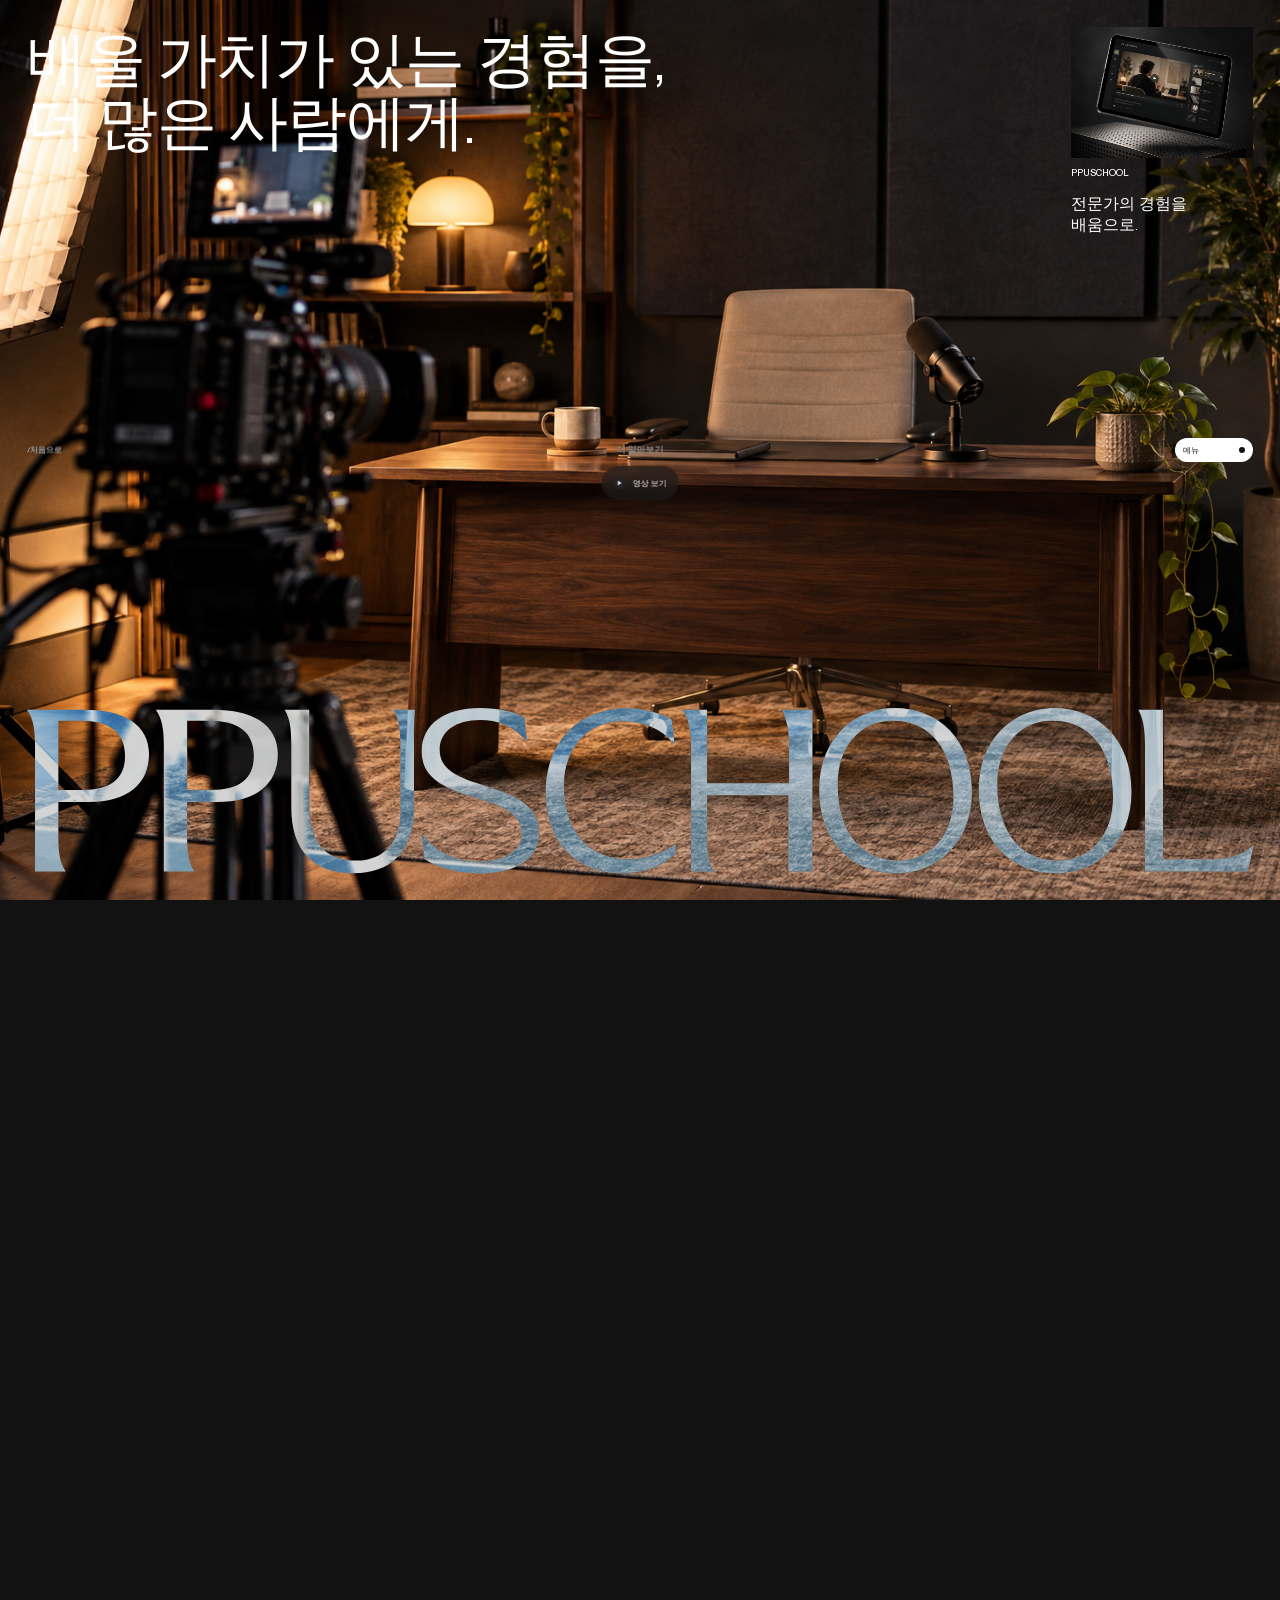
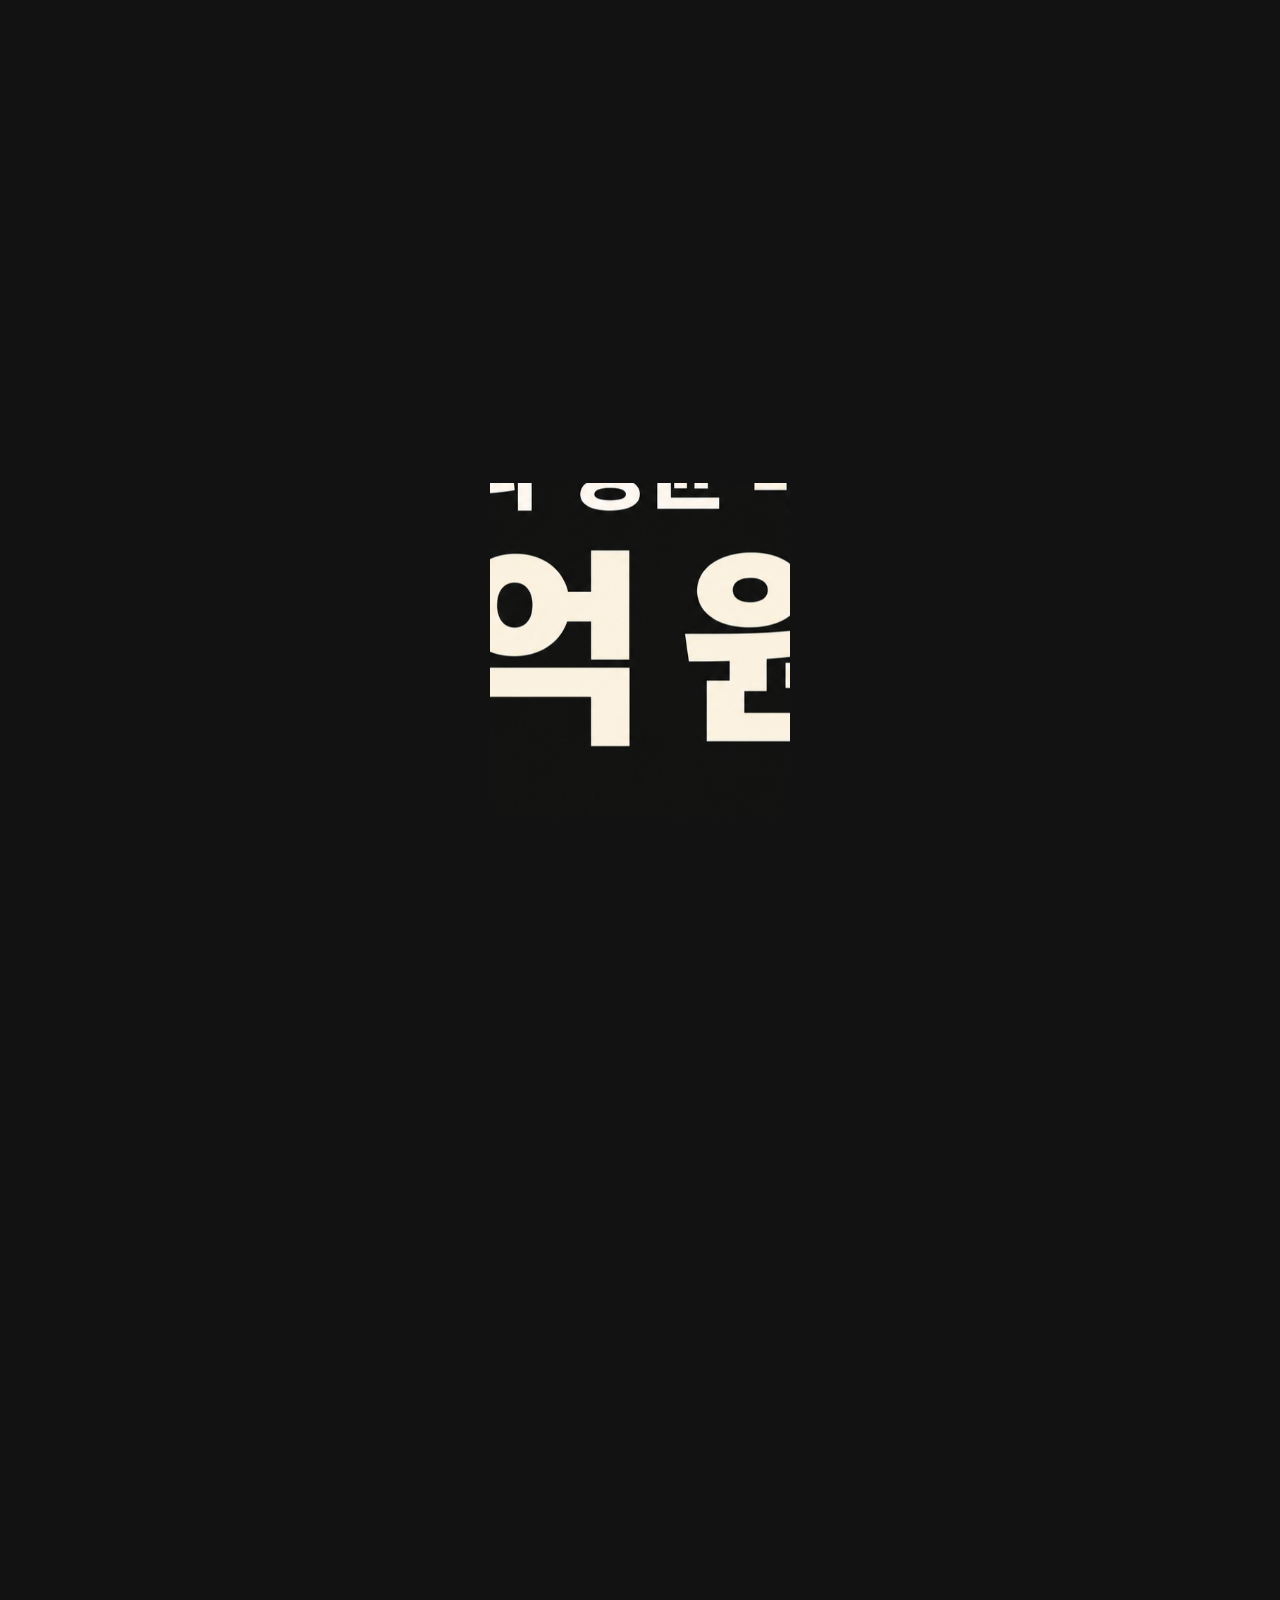
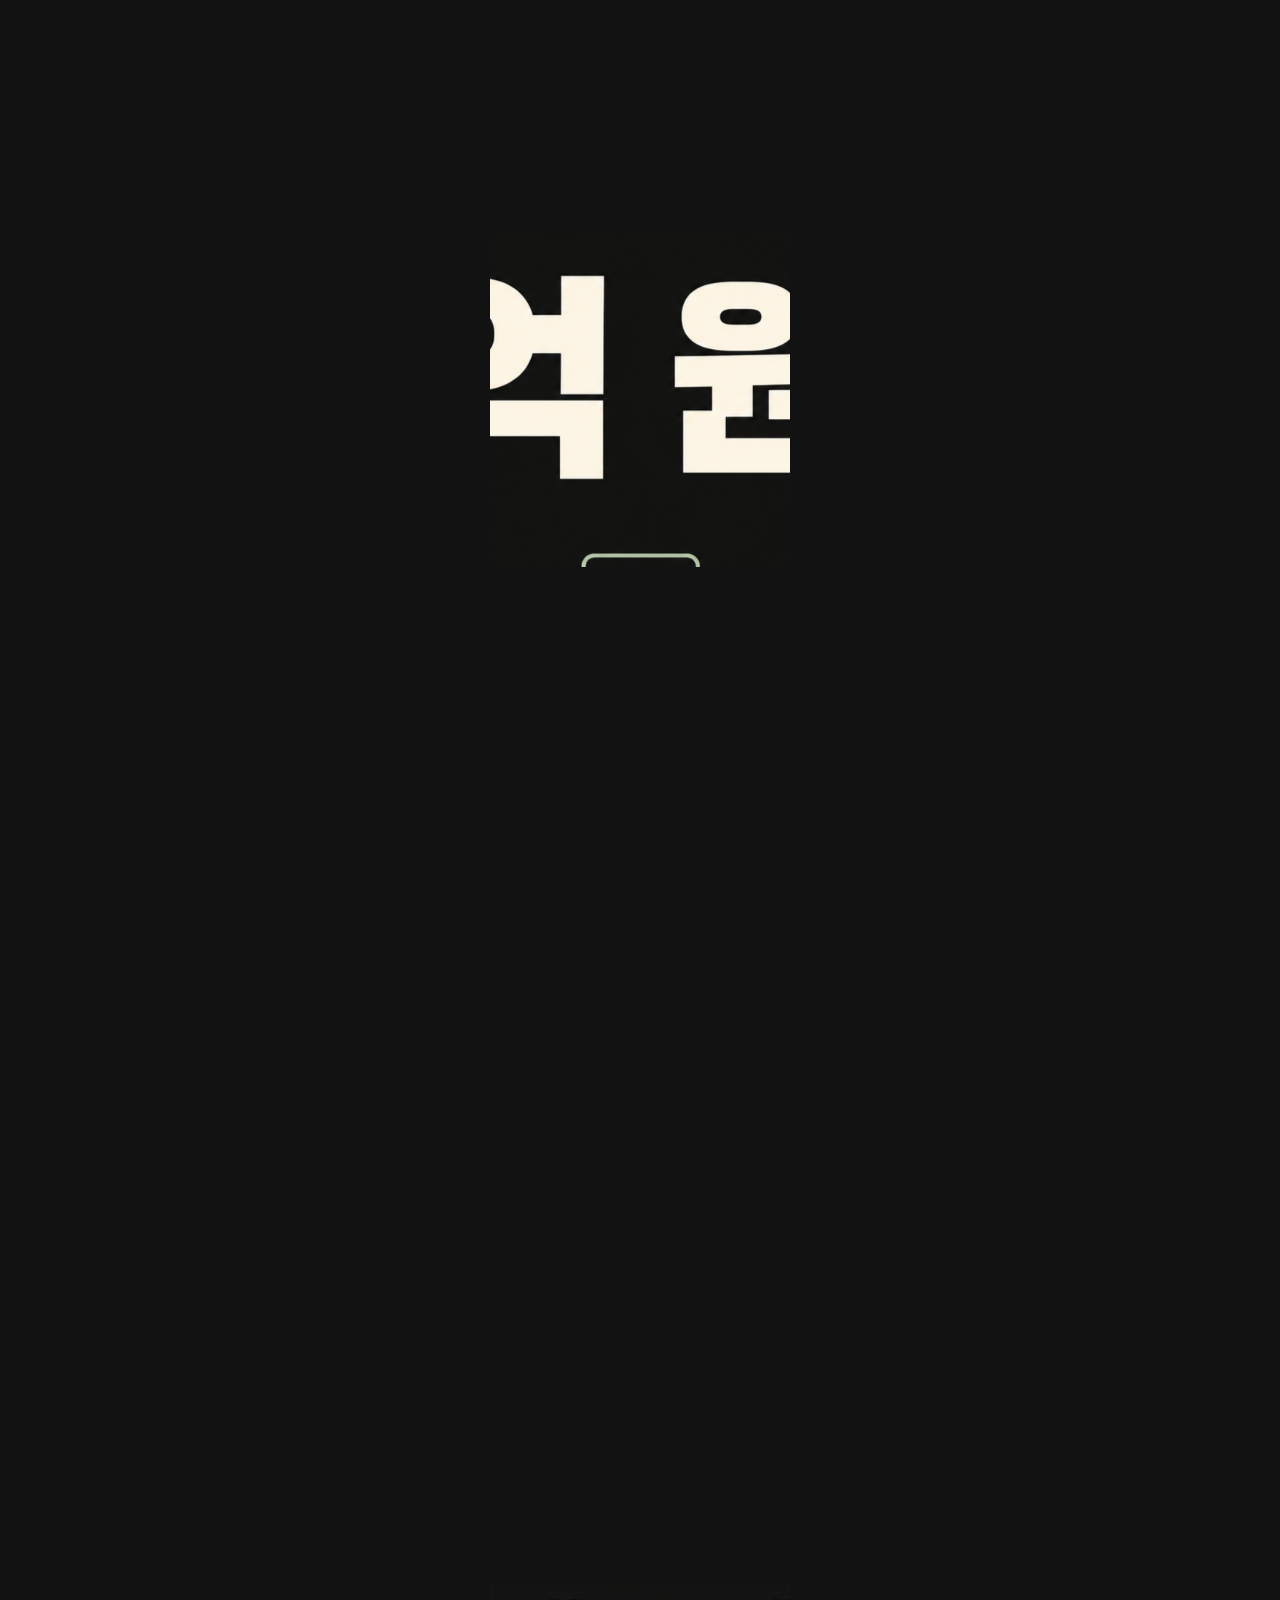
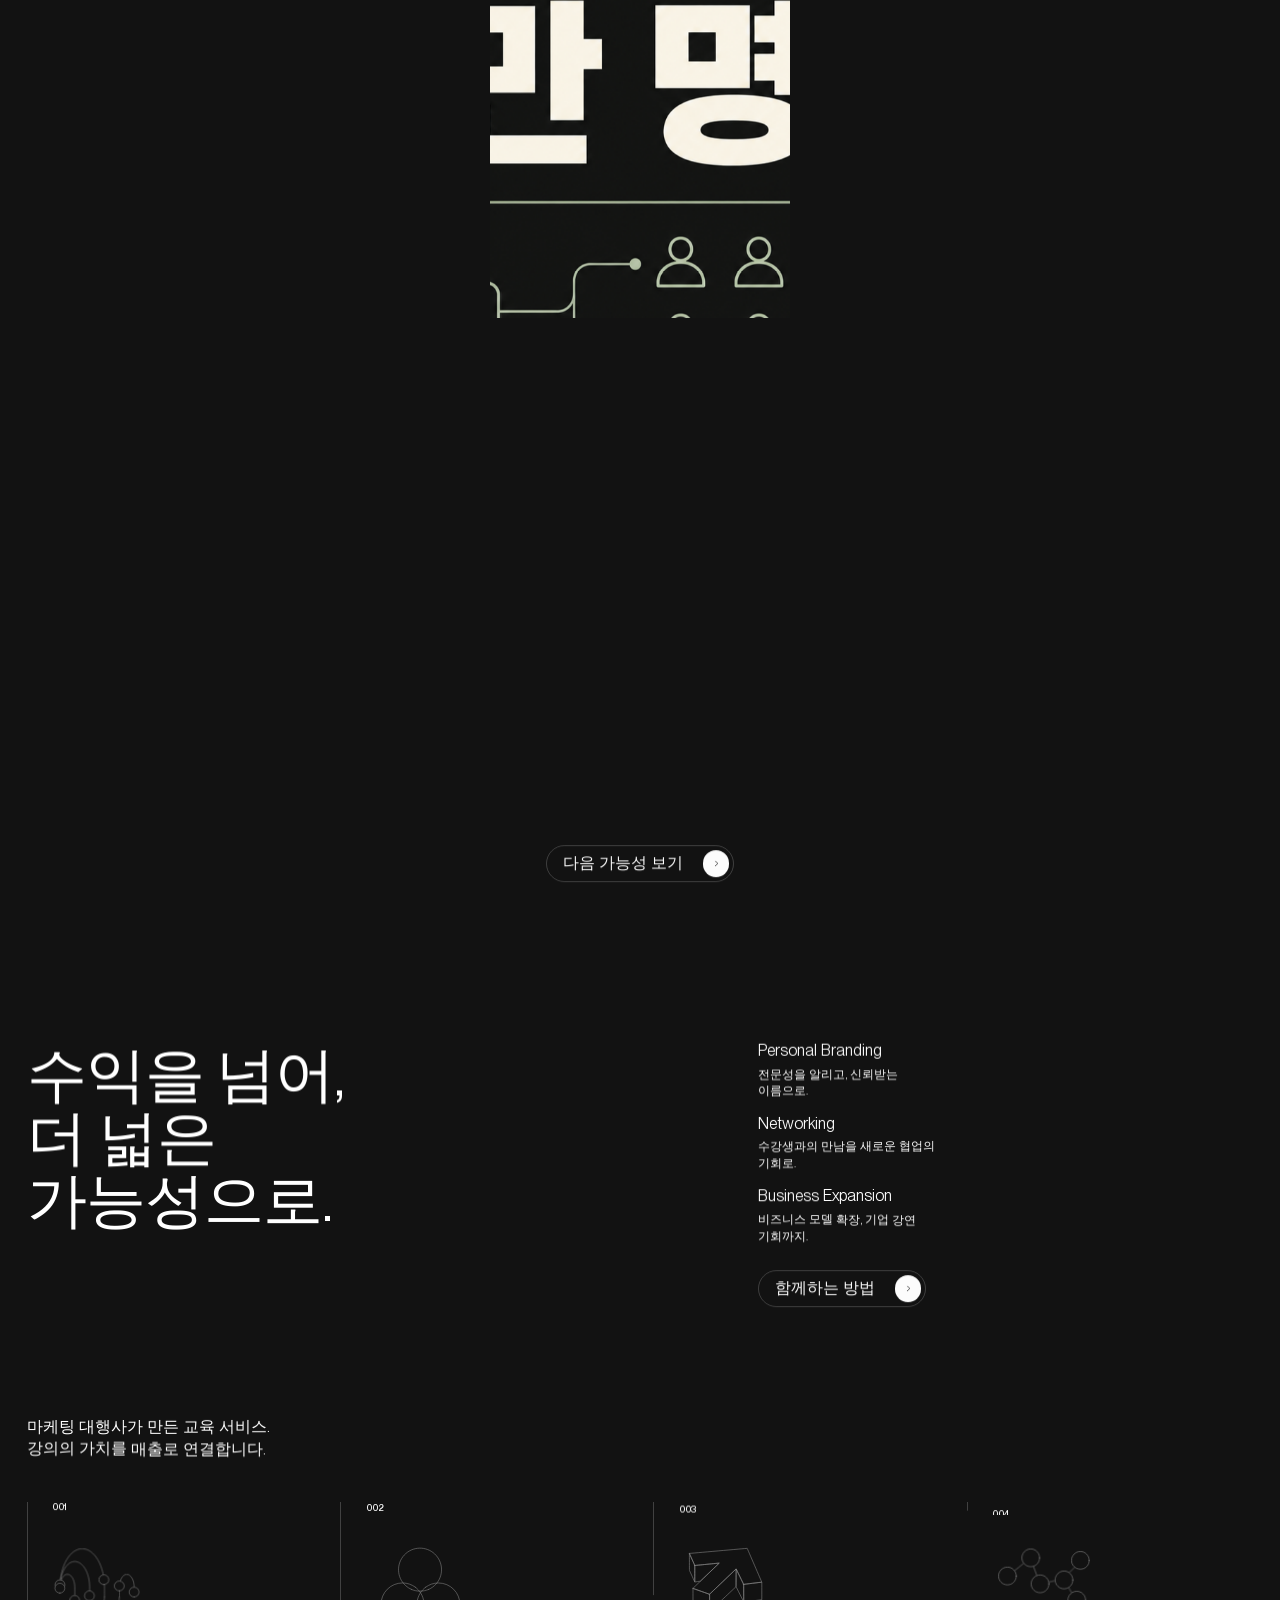
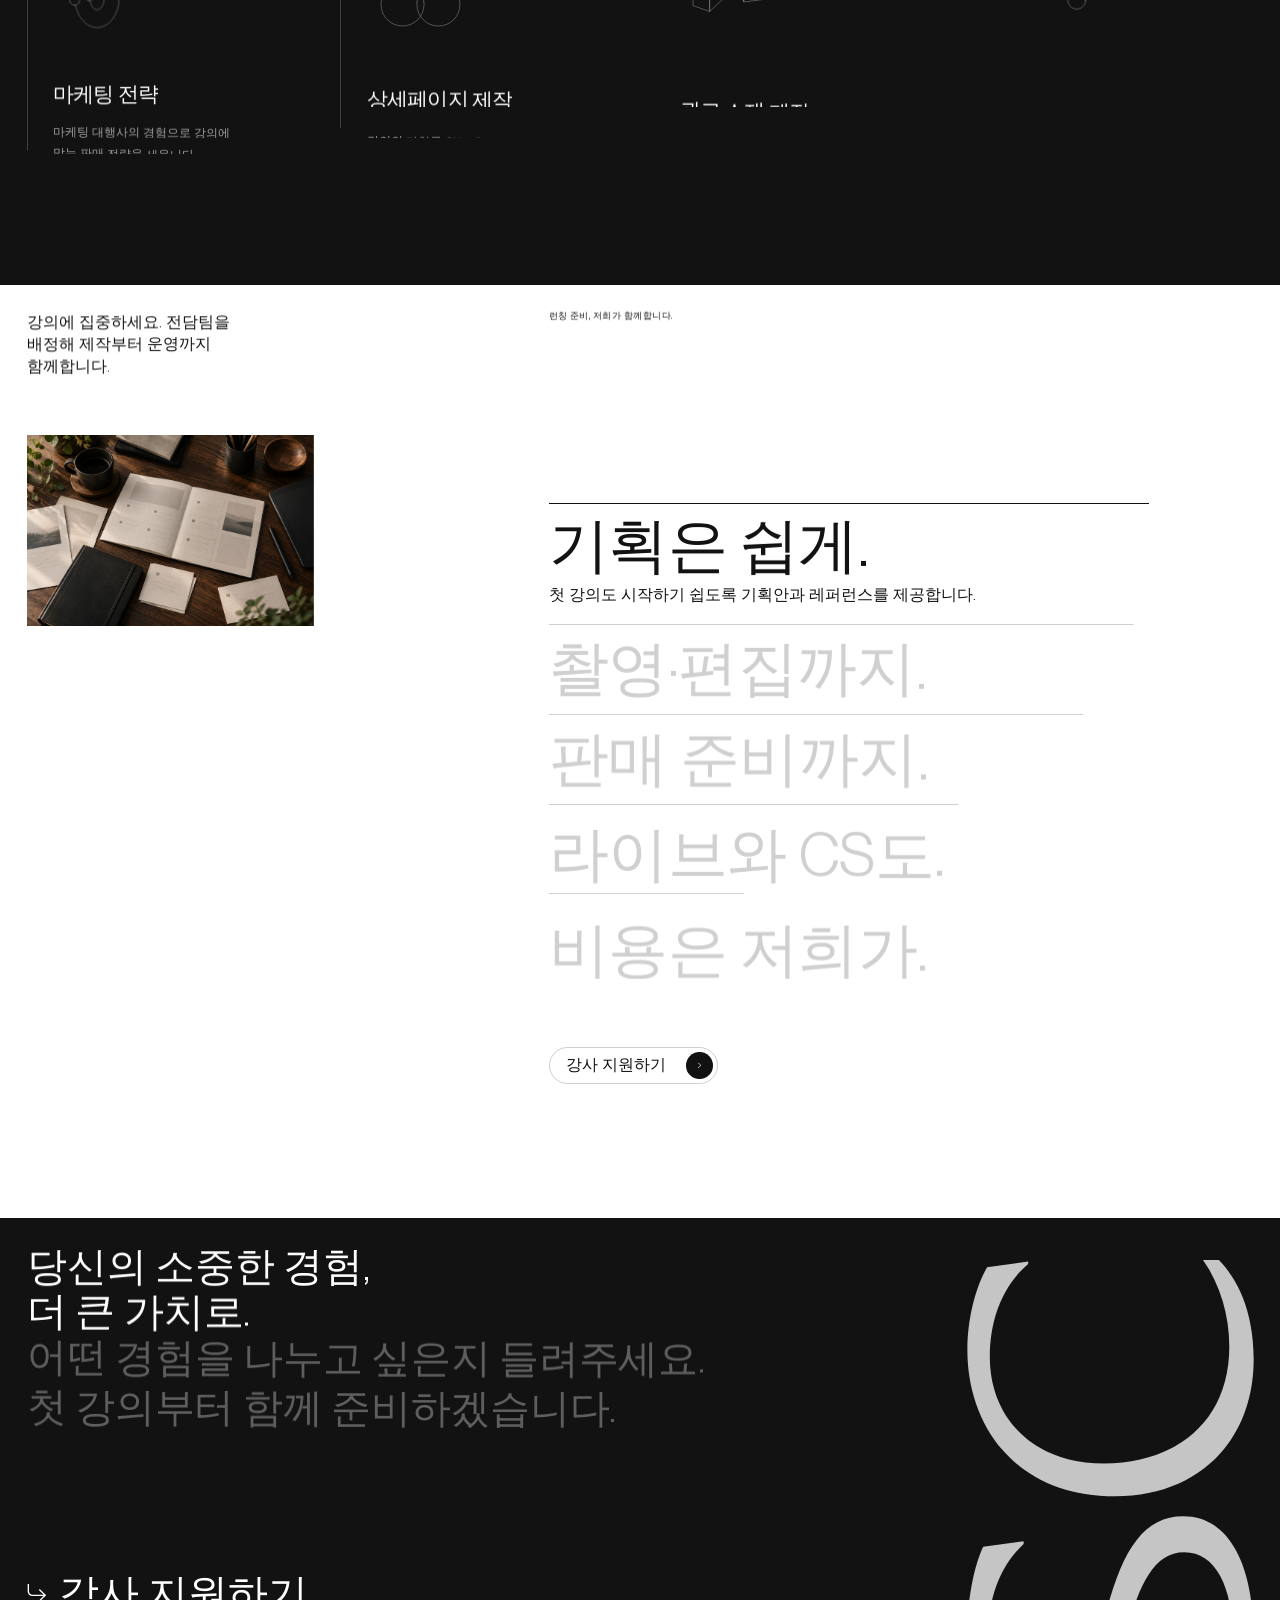
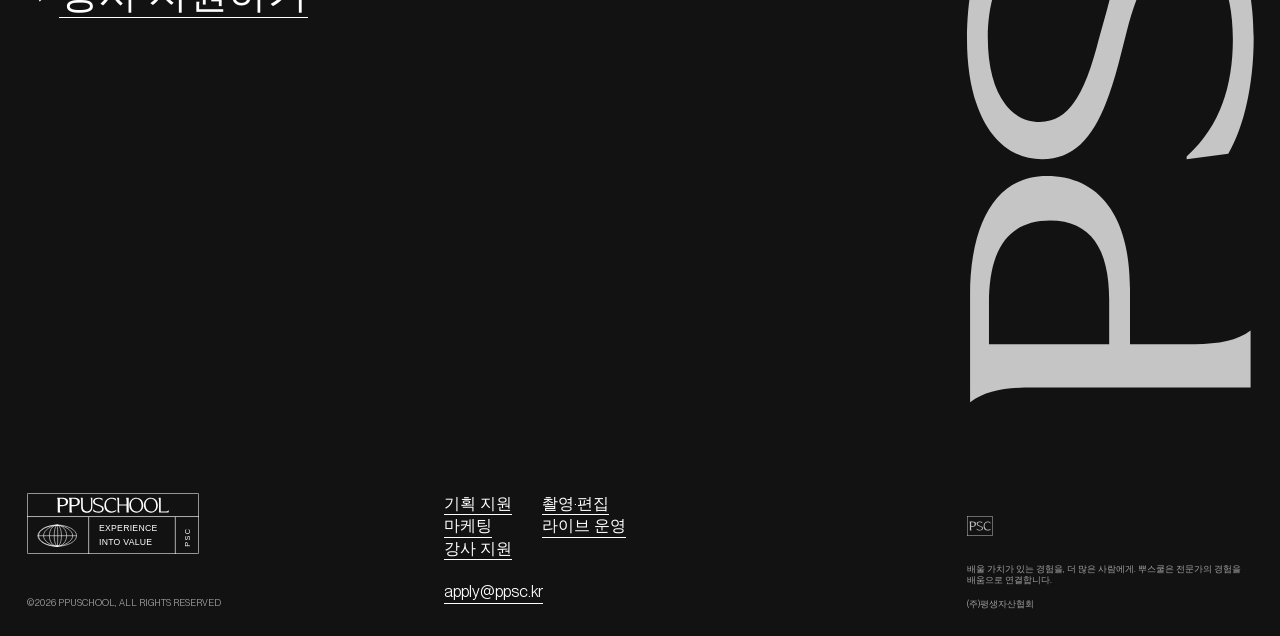
==== commit 8abcd348: "Refresh mobile video styles for returning visitors" ====
--- a/before-video.html
+++ b/before-video.html
@@ -13,7 +13,7 @@
   <link rel="stylesheet" href="lower-sections.css">
   <link rel="stylesheet" href="motion.css">
   <link rel="stylesheet" href="pill-motion.css">
-  <link rel="stylesheet" href="locale-ko.css">
+  <link rel="stylesheet" href="locale-ko.css?v=20261008-mobile">
   <script defer src="gsap.min.js"></script>
   <script defer src="ScrollTrigger.min.js"></script>
   <script defer src="lenis.min.js"></script>
--- a/locale-ko.css
+++ b/locale-ko.css
@@ -1,28 +1,52 @@
-/* Preserve the reference grid, type scale, spacing and motion.
-   Only Korean glyph clearance and the requested header brand are adapted. */
-html[lang="ko"]{font-family:"Neue Montreal","Malgun Gothic","Apple SD Gothic Neo",sans-serif}
-html[lang="ko"] h1,html[lang="ko"] h2,html[lang="ko"] h3,html[lang="ko"] p,html[lang="ko"] .studio-toggle{word-break:keep-all;overflow-wrap:break-word}
-html[lang="ko"] .word-mask{padding-bottom:.2em;margin-bottom:-.2em}
-html[lang="ko"] .footer-statement>.word-mask{display:inline-block;color:inherit}
-html[lang="ko"] .service-copy p,html[lang="ko"] .studio-description p,html[lang="ko"] .services-intro p,html[lang="ko"] .studio-intro{line-height:1.35}
-html[lang="ko"] .footer-copyright{letter-spacing:0;white-space:normal;text-wrap:balance;line-height:1.35}
-.hero-message{max-width:110rem;color:white;mix-blend-mode:difference}
-.hero-message h1{mix-blend-mode:normal}
-
-.header-brand{display:block;font-family:"Neue Montreal",Arial,sans-serif;font-size:2.6rem;font-weight:500;letter-spacing:-.06em;line-height:1;white-space:nowrap}
-@media(max-width:1199px){.header-brand{font-size:2rem}}
-@media(max-width:767px){.header-brand{font-size:1.8rem}}
+/* Preserve the reference grid, type scale, spacing and motion.
+   Only Korean glyph clearance and the requested header brand are adapted. */
+html[lang="ko"]{font-family:"Neue Montreal","Malgun Gothic","Apple SD Gothic Neo",sans-serif}
+html[lang="ko"] h1,html[lang="ko"] h2,html[lang="ko"] h3,html[lang="ko"] p,html[lang="ko"] .studio-toggle{word-break:keep-all;overflow-wrap:break-word}
+html[lang="ko"] .word-mask{padding-bottom:.2em;margin-bottom:-.2em}
+html[lang="ko"] .footer-statement>.word-mask{display:inline-block;color:inherit}
+html[lang="ko"] .service-copy p,html[lang="ko"] .studio-description p,html[lang="ko"] .services-intro p,html[lang="ko"] .studio-intro{line-height:1.35}
+html[lang="ko"] .footer-copyright{letter-spacing:0;white-space:normal;text-wrap:balance;line-height:1.35}
+.hero-message{max-width:110rem;color:white;mix-blend-mode:difference}
+.hero-message h1{mix-blend-mode:normal}
+
+.header-brand{display:block;font-family:"Neue Montreal",Arial,sans-serif;font-size:2.6rem;font-weight:500;letter-spacing:-.06em;line-height:1;white-space:nowrap}
+@media(max-width:1199px){.header-brand{font-size:2rem}}
+@media(max-width:767px){.header-brand{font-size:1.8rem}}
 @media(max-width:1199px){.hero-top{will-change:auto}}
-
-/* Keep the six original visual blocks: hero, earnings, benefits, capabilities, accordion, contact. */
-.revenue-anchor{position:absolute;top:100svh;left:0;width:1px;height:1px;pointer-events:none}
-.work-statement h2{width:min(112rem,calc(100% - 8rem))}
-.featured-name{word-break:keep-all;text-wrap:balance}
-.benefit-list{display:grid;gap:2.4rem;margin-bottom:4rem}
-.benefit h3{font-size:2.4rem;line-height:1.16;margin-bottom:.8rem;white-space:nowrap}
-.services-intro .benefit p{font-size:1.8rem;line-height:1.35;padding-bottom:0}
-.capabilities-lead{margin-top:16rem;scroll-margin-top:8rem}
-.capabilities-lead p{font-size:2.4rem;line-height:1.35;max-width:70rem}
-.capabilities-lead+.service-grid{padding-top:6.4rem}
-@media(max-width:1199px){.benefit h3{font-size:1.8rem}.services-intro .benefit p{font-size:1.4rem}.benefit-list{gap:2rem;margin-bottom:3.2rem}.capabilities-lead{margin-top:8rem}.capabilities-lead p{font-size:1.8rem}}
-@media(max-width:767px){.mobile-work-heading{font-size:clamp(3rem,8.2vw,3.6rem)}.benefit-list{gap:2.4rem;margin-bottom:0}.capabilities-lead{margin-top:6.4rem}.capabilities-lead p{font-size:1.6rem}.capabilities-lead+.service-grid{padding-top:4rem}}
+
+/* Keep the six original visual blocks: hero, earnings, benefits, capabilities, accordion, contact. */
+.revenue-anchor{position:absolute;top:100svh;left:0;width:1px;height:1px;pointer-events:none}
+.work-statement h2{width:min(112rem,calc(100% - 8rem))}
+.featured-name{word-break:keep-all;text-wrap:balance}
+.benefit-list{display:grid;gap:2.4rem;margin-bottom:4rem}
+.benefit h3{font-size:2.4rem;line-height:1.16;margin-bottom:.8rem;white-space:nowrap}
+.services-intro .benefit p{font-size:1.8rem;line-height:1.35;padding-bottom:0}
+.capabilities-lead{margin-top:16rem;scroll-margin-top:8rem}
+.capabilities-lead p{font-size:2.4rem;line-height:1.35;max-width:70rem}
+.capabilities-lead+.service-grid{padding-top:6.4rem}
+@media(max-width:1199px){.benefit h3{font-size:1.8rem}.services-intro .benefit p{font-size:1.4rem}.benefit-list{gap:2rem;margin-bottom:3.2rem}.capabilities-lead{margin-top:8rem}.capabilities-lead p{font-size:1.8rem}}
+@media(max-width:767px){.mobile-work-heading{font-size:clamp(3rem,8.2vw,3.6rem)}.benefit-list{gap:2.4rem;margin-bottom:0}.capabilities-lead{margin-top:6.4rem}.capabilities-lead p{font-size:1.6rem}.capabilities-lead+.service-grid{padding-top:4rem}}
+
+/* Landscape brand film must remain readable on narrow portrait screens. */
+@media(max-width:767px){
+  .hero-scene{background:#080d1a;--mobile-film-top:clamp(8rem,18svh,16rem)}
+  .hero-scene>.hero-video{top:var(--mobile-film-top);left:0;width:100%;height:auto;aspect-ratio:16/9;object-fit:contain}
+  .hero-scene>.hero-top{bottom:14rem}
+  .hero-scene .hero-message{mix-blend-mode:normal}
+  .hero-scene>.scroll-hint{display:none}
+  .hero-scene>.reel-launch{top:calc(var(--mobile-film-top) + 56.25vw + 3.2rem);left:50%;right:auto;transform:translate(-50%,-50%);min-height:44px}
+  .hero-scene>.background-toggle{top:calc(var(--mobile-film-top) + 56.25vw + 1rem);bottom:auto;width:44px;height:44px;opacity:.9}
+  .reel-screen .hero-video{inset:0;width:100%;height:100%;object-fit:contain}
+}
+@media(max-width:767px) and (max-height:600px){
+  .hero-scene{--mobile-film-top:6.4rem}
+  .hero-scene>.hero-top{bottom:9rem}
+  .hero-scene>.reel-launch{top:calc(var(--mobile-film-top) + 56.25vw + 2.6rem)}
+}
+@media(max-width:767px) and (orientation:landscape){
+  .hero-scene>.hero-video{top:0;height:100%;aspect-ratio:auto}
+  .hero-scene>.hero-top{bottom:7.5rem;max-width:46%}
+  .hero-scene h1{font-size:2.4rem}
+  .hero-scene>.reel-launch{top:50%;left:auto;right:2rem;transform:translateY(-50%)}
+  .hero-scene>.background-toggle{top:auto;bottom:7rem}
+}
